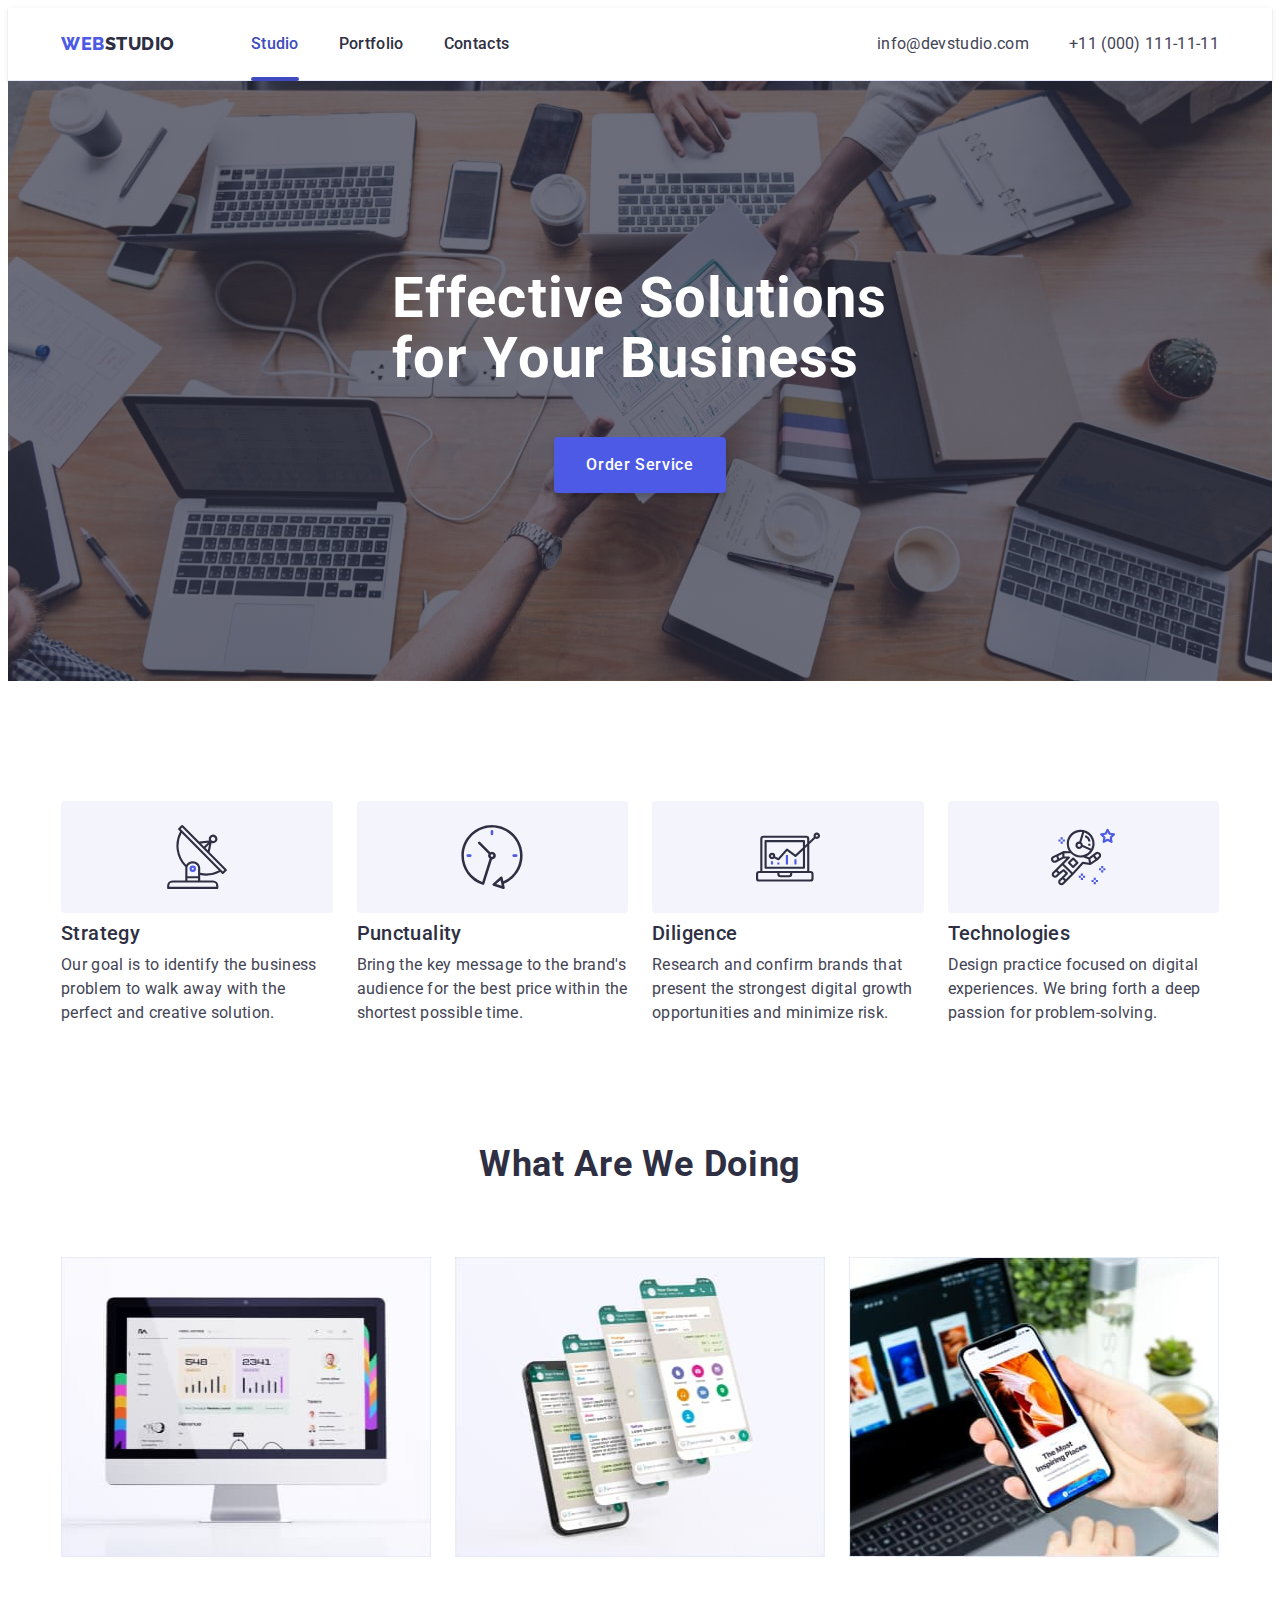
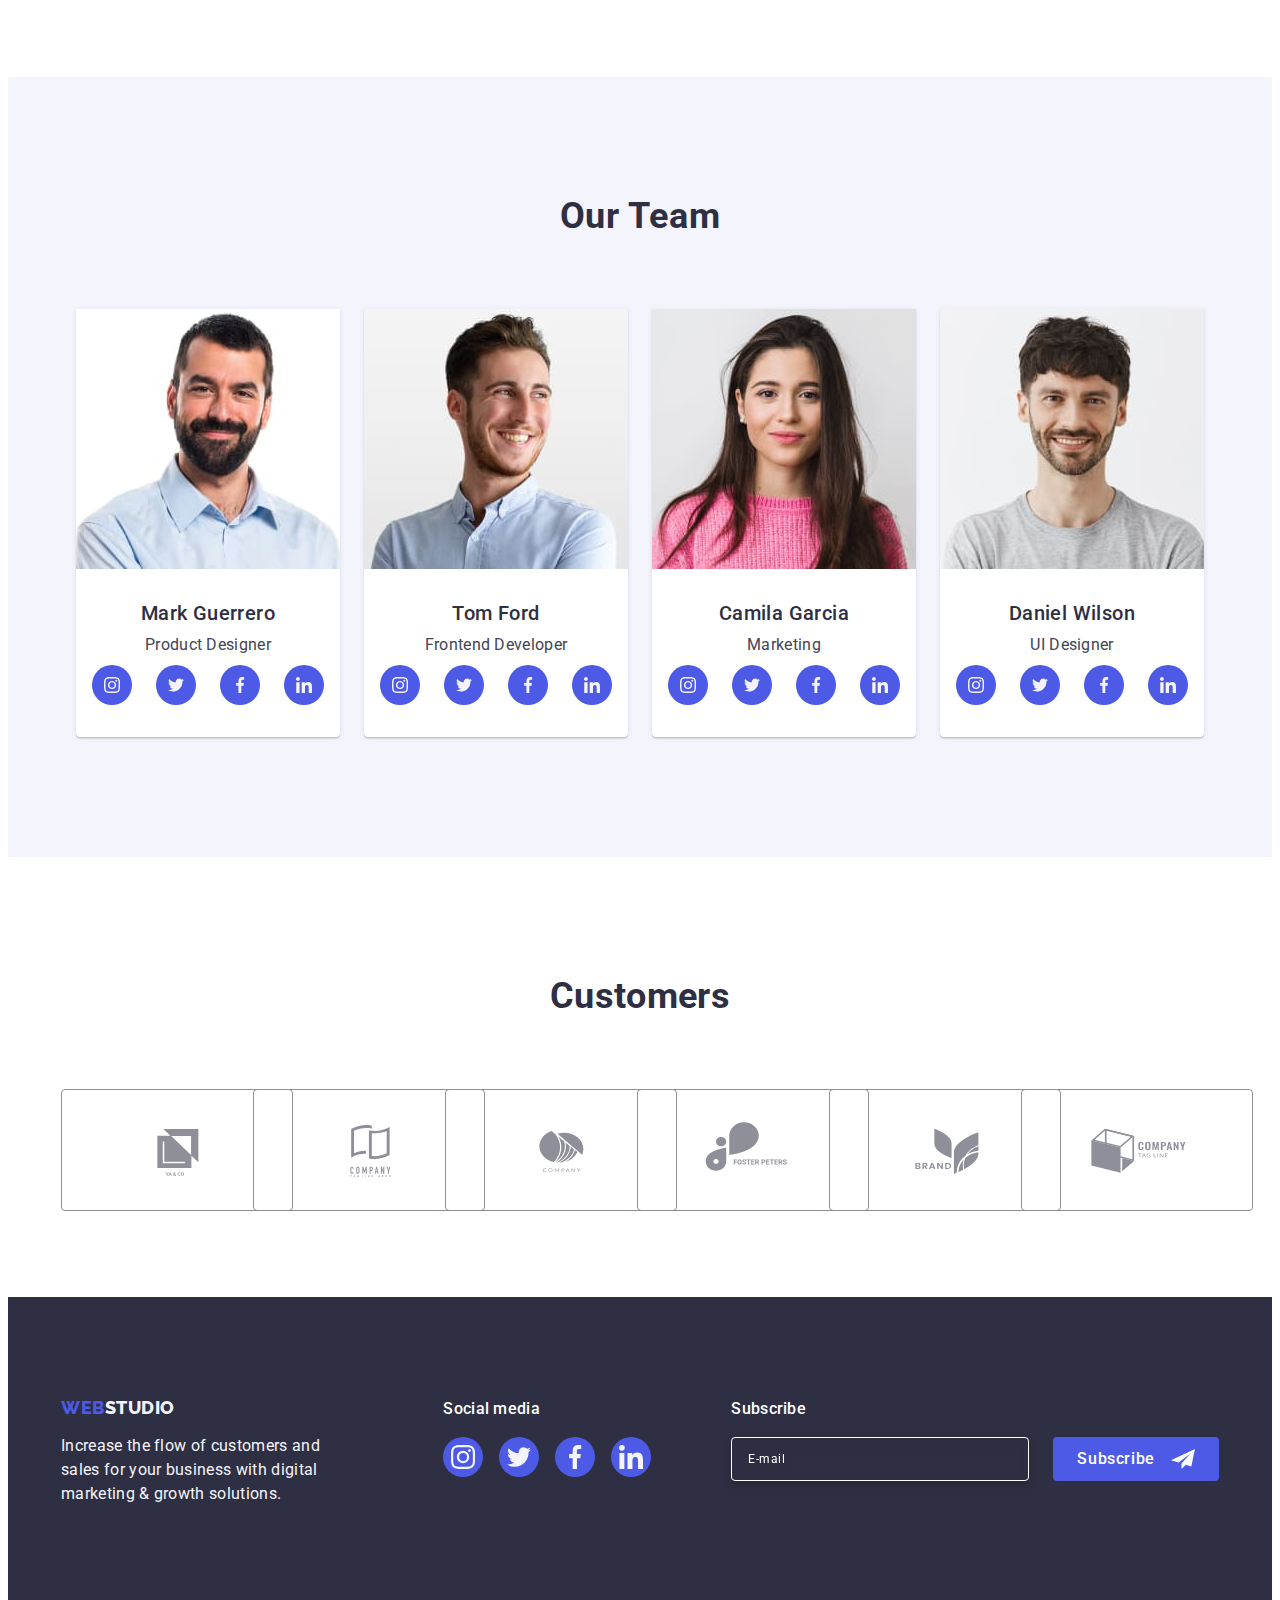
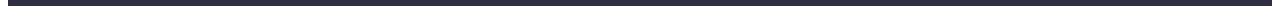
==== index.html @ a33e9ddd "start" ====
<!DOCTYPE html>
<html lang="en">
  <head>
    <meta charset="UTF-8" />
    <meta name="viewport" content="width=device-width, initial-scale=1.0" />
    <title>Web Studio</title>
    <link rel="preconnect" href="https://fonts.googleapis.com" />
    <link rel="preconnect" href="https://fonts.gstatic.com" crossorigin />
    <link
      href="https://fonts.googleapis.com/css2?family=Raleway:wght@800&family=Roboto:wght@400;500;700;900&display=swap"
      rel="stylesheet"
    />
    <link
      rel="stylesheet"
      href="https://cdnjs.cloudflare.com/ajax/libs/modern-normalize/2.0.0/modern-normalize.min.css"
      integrity="sha512-4xo8blKMVCiXpTaLzQSLSw3KFOVPWhm/TRtuPVc4WG6kUgjH6J03IBuG7JZPkcWMxJ5huwaBpOpnwYElP/m6wg=="
      crossorigin="anonymous"
      referrerpolicy="no-referrer"
    />
    <link rel="stylesheet" href="./css/styles.css" />
  </head>

  <body>
    <header class="header">
      <div class="container header-container">
        <nav class="header-nav">
          <a class="header-logo link" href="./index.html"
            >Web<span class="header-logo-studio">Studio</span></a
          >
          <ul class="header-nav-list list">
            <li class="header-nav-item">
              <a class="header-nav-link link current" href="./index.html"
                >Studio</a
              >
            </li>
            <li class="header-nav-item">
              <a class="header-nav-link link" href="./portfolio.html"
                >Portfolio</a
              >
            </li>
            <li class="header-nav-item">
              <a class="header-nav-link link" href="">Contacts</a>
            </li>
          </ul>
        </nav>

        <address class="header-address">
          <ul class="header-address-list list">
            <li class="header-address-item">
              <a
                class="header-address-link link"
                href="mailto:info@devstudio.com"
                >info@devstudio.com</a
              >
            </li>
            <li class="header-address-item">
              <a class="header-address-link link" href="tel:+110001111111"
                >+11 (000) 111-11-11</a
              >
            </li>
          </ul>
        </address>
      </div>
    </header>

    <main>
      <section class="hero-section">
        <div class="container">
          <h1 class="hero-title">Effective Solutions for Your Business</h1>
          <button class="hero-btn" type="button" data-modal-open>
            Order Service
          </button>
        </div>
      </section>

      <section class="advantages">
        <div class="container">
          <h2 class="title visually-hidden">Advantages</h2>
          <ul class="advantages-list list">
            <li class="advantages-item">
              <div class="advantages-item-top">
                <svg class="advantages-item-icon" width="64" height="64">
                  <use href="./images/icons.svg#icon-antenna"></use>
                </svg>
              </div>
              <h3 class="advantages-title">Strategy</h3>
              <p class="advantages-text">
                Our goal is to identify the business problem to walk away with
                the perfect and creative solution.
              </p>
            </li>

            <li class="advantages-item">
              <div class="advantages-item-top">
                <svg class="advantages-item-icon" width="64" height="64">
                  <use href="./images/icons.svg#icon-clock"></use>
                </svg>
              </div>
              <h3 class="advantages-title">Punctuality</h3>
              <p class="advantages-text">
                Bring the key message to the brand's audience for the best price
                within the shortest possible time.
              </p>
            </li>

            <li class="advantages-item">
              <div class="advantages-item-top">
                <svg class="advantages-item-icon" width="64" height="64">
                  <use href="./images/icons.svg#icon-diagram"></use>
                </svg>
              </div>
              <h3 class="advantages-title">Diligence</h3>
              <p class="advantages-text">
                Research and confirm brands that present the strongest digital
                growth opportunities and minimize risk.
              </p>
            </li>

            <li class="advantages-item">
              <div class="advantages-item-top">
                <svg class="advantages-item-icon" width="64" height="64">
                  <use href="./images/icons.svg#icon-astronaut"></use>
                </svg>
              </div>
              <h3 class="advantages-title">Technologies</h3>
              <p class="advantages-text">
                Design practice focused on digital experiences. We bring forth a
                deep passion for problem-solving.
              </p>
            </li>
          </ul>
        </div>
      </section>

      <section class="doing">
        <div class="container">
          <h2 class="doing-title title">What are we doing</h2>
          <ul class="doing-list list">
            <li class="doing-item">
              <img
                src="./images/img-1.jpg"
                alt="Monitor"
                width="360"
                height="300"
              />
            </li>

            <li class="doing-item">
              <img
                src="./images/img-2.jpg"
                alt="Display telephone"
                width="360"
                height="300"
              />
            </li>

            <li class="doing-item">
              <img
                src="./images/img-3.jpg"
                alt="The phone is broken"
                width="360"
                height="300"
              />
            </li>
          </ul>
        </div>
      </section>

      <section class="our-team">
        <div class="container">
          <h2 class="our-team-title title">Our Team</h2>
          <ul class="our-team-list list">
            <li class="our-team-item">
              <img
                src="./images/people-1.jpg"
                alt="photo by Mark"
                width="264"
                height="260"
              />
              <div class="our-team-list-info">
                <h3 class="our-team-list-title">Mark Guerrero</h3>
                <p class="our-team-list-text">Product Designer</p>
                <ul class="our-team-list-position">
                  <li class="our-team-list-top list">
                    <a class="our-team-list-link" href="#">
                      <svg class="our-team-list-icon" width="16" height="16">
                        <use href="./images/icons.svg#icon-instagram"></use>
                      </svg>
                    </a>
                  </li>
                  <li class="our-team-list-top list">
                    <a class="our-team-list-link" href="#">
                      <svg class="our-team-list-icon" width="16" height="16">
                        <use href="./images/icons.svg#icon-twitter"></use>
                      </svg>
                    </a>
                  </li>
                  <li class="our-team-list-top list">
                    <a class="our-team-list-link" href="#">
                      <svg class="our-team-list-icon" width="16" height="16">
                        <use href="./images/icons.svg#icon-facebook"></use>
                      </svg>
                    </a>
                  </li>
                  <li class="our-team-list-top list">
                    <a class="our-team-list-link" href="#">
                      <svg class="our-team-list-icon" width="16" height="16">
                        <use href="./images/icons.svg#icon-linkedin"></use>
                      </svg>
                    </a>
                  </li>
                </ul>
              </div>
            </li>

            <li class="our-team-item">
              <img
                src="./images/people-2.jpg"
                alt="photo by Tom"
                width="264"
                height="260"
              />
              <div class="our-team-list-info">
                <h3 class="our-team-list-title">Tom Ford</h3>
                <p class="our-team-list-text">Frontend Developer</p>
                <ul class="our-team-list-position">
                  <li class="our-team-list-top list">
                    <a class="our-team-list-link" href="#">
                      <svg class="our-team-list-icon" width="16" height="16">
                        <use href="./images/icons.svg#icon-instagram"></use>
                      </svg>
                    </a>
                  </li>
                  <li class="our-team-list-top list">
                    <a class="our-team-list-link" href="#">
                      <svg class="our-team-list-icon" width="16" height="16">
                        <use href="./images/icons.svg#icon-twitter"></use>
                      </svg>
                    </a>
                  </li>
                  <li class="our-team-list-top list">
                    <a class="our-team-list-link" href="#">
                      <svg class="our-team-list-icon" width="16" height="16">
                        <use href="./images/icons.svg#icon-facebook"></use>
                      </svg>
                    </a>
                  </li>
                  <li class="our-team-list-top list">
                    <a class="our-team-list-link" href="#">
                      <svg class="our-team-list-icon" width="16" height="16">
                        <use href="./images/icons.svg#icon-linkedin"></use>
                      </svg>
                    </a>
                  </li>
                </ul>
              </div>
            </li>

            <li class="our-team-item">
              <img
                src="./images/people-3.jpg"
                alt="photo by Camila"
                width="264"
                height="260"
              />
              <div class="our-team-list-info">
                <h3 class="our-team-list-title">Camila Garcia</h3>
                <p class="our-team-list-text">Marketing</p>
                <ul class="our-team-list-position">
                  <li class="our-team-list-top list">
                    <a class="our-team-list-link" href="#">
                      <svg class="our-team-list-icon" width="16" height="16">
                        <use href="./images/icons.svg#icon-instagram"></use>
                      </svg>
                    </a>
                  </li>
                  <li class="our-team-list-top list">
                    <a class="our-team-list-link" href="#">
                      <svg class="our-team-list-icon" width="16" height="16">
                        <use href="./images/icons.svg#icon-twitter"></use>
                      </svg>
                    </a>
                  </li>
                  <li class="our-team-list-top list">
                    <a class="our-team-list-link" href="#">
                      <svg class="our-team-list-icon" width="16" height="16">
                        <use href="./images/icons.svg#icon-facebook"></use>
                      </svg>
                    </a>
                  </li>
                  <li class="our-team-list-top list">
                    <a class="our-team-list-link" href="#">
                      <svg class="our-team-list-icon" width="16" height="16">
                        <use href="./images/icons.svg#icon-linkedin"></use>
                      </svg>
                    </a>
                  </li>
                </ul>
              </div>
            </li>

            <li class="our-team-item">
              <img
                src="./images/people-4.jpg"
                alt="photo by Daniel"
                width="264"
                height="260"
              />
              <div class="our-team-list-info">
                <h3 class="our-team-list-title">Daniel Wilson</h3>
                <p class="our-team-list-text">UI Designer</p>
                <ul class="our-team-list-position">
                  <li class="our-team-list-top list">
                    <a class="our-team-list-link" href="#">
                      <svg class="our-team-list-icon" width="16" height="16">
                        <use href="./images/icons.svg#icon-instagram"></use>
                      </svg>
                    </a>
                  </li>
                  <li class="our-team-list-top list">
                    <a class="our-team-list-link" href="#">
                      <svg class="our-team-list-icon" width="16" height="16">
                        <use href="./images/icons.svg#icon-twitter"></use>
                      </svg>
                    </a>
                  </li>
                  <li class="our-team-list-top list">
                    <a class="our-team-list-link" href="#">
                      <svg class="our-team-list-icon" width="16" height="16">
                        <use href="./images/icons.svg#icon-facebook"></use>
                      </svg>
                    </a>
                  </li>
                  <li class="our-team-list-top list">
                    <a class="our-team-list-link" href="#">
                      <svg class="our-team-list-icon" width="16" height="16">
                        <use href="./images/icons.svg#icon-linkedin"></use>
                      </svg>
                    </a>
                  </li>
                </ul>
              </div>
            </li>
          </ul>
        </div>
      </section>

      <section class="customers">
        <div class="container customers-container">
          <h2 class="customers-title">Customers</h2>
          <ul class="customers-list list">
            <li class="customers-list-item">
              <a class="customers-list-link" href="#">
                <svg class="customers-list-info" width="104" height="56">
                  <use href="./images/icons.svg#icon-client-1"></use>
                </svg>
              </a>
            </li>

            <li class="customers-list-item">
              <a class="customers-list-link" href="#">
                <svg class="customers-list-info" width="104" height="56">
                  <use href="./images/icons.svg#icon-client-2"></use>
                </svg>
              </a>
            </li>

            <li class="customers-list-item">
              <a class="customers-list-link" href="#">
                <svg class="customers-list-info" width="104" height="56">
                  <use href="./images/icons.svg#icon-client-3"></use>
                </svg>
              </a>
            </li>

            <li class="customers-list-item">
              <a class="customers-list-link" href="#">
                <svg class="customers-list-info" width="104" height="56">
                  <use href="./images/icons.svg#icon-client-4"></use>
                </svg>
              </a>
            </li>

            <li class="customers-list-item">
              <a class="customers-list-link" href="#">
                <svg class="customers-list-info" width="104" height="56">
                  <use href="./images/icons.svg#icon-client-5"></use>
                </svg>
              </a>
            </li>

            <li class="customers-list-item">
              <a class="customers-list-link" href="#">
                <svg class="customers-list-info" width="104" height="56">
                  <use href="./images/icons.svg#icon-client-6"></use>
                </svg>
              </a>
            </li>
          </ul>
        </div>
      </section>
    </main>

    <footer class="footer">
      <div class="container footer-container">
          <div class="footer-logo-top">
            <a class="footer-logo link" href="./index.html"
              >Web<span class="footer-logo-studio">Studio</span></a
            >
            <p class="footer-text">
              Increase the flow of customers and sales for your business with
              digital marketing & growth solutions.
            </p>
          </div>

          <div class="footer-social">
            <p class="footer-social-title">Social media</p>
            <ul class="footer-social-list">
              <li class="footer-social-item list">
                <a class="footer-social-top" href="#">
                  <svg class="footer-social-icon" width="24" height="24">
                    <use href="./images/icons.svg#icon-instagram-footer"></use>
                  </svg>
                </a>
              </li>

              <li class="footer-social-item list">
                <a class="footer-social-top" href="#">
                  <svg class="footer-social-icon" width="24" height="24">
                    <use href="./images/icons.svg#icon-twitter-footer"></use>
                  </svg>
                </a>
              </li>

              <li class="footer-social-item list">
                <a class="footer-social-top" href="#">
                  <svg class="footer-social-icon" width="24" height="24">
                    <use href="./images/icons.svg#icon-facebook-footer"></use>
                  </svg>
                </a>
              </li>

              <li class="footer-social-item list">
                <a class="footer-social-top" href="#">
                  <svg class="footer-social-icon" width="24" height="24">
                    <use href="./images/icons.svg#icon-linkedin-footer"></use>
                  </svg>
                </a>
              </li>
            </ul>
          </div>

        <div class="footer-subscribe">
          <p class="footer-subscribe-title">Subscribe</p>
          <form class="footer-subscribe-form">
            <label class="footer-subscribe-label" 
            for="email">
            <input
              class="footer-subscribe-input"
              name="footer-email"
              type="email"
              id="email"
              placeholder="E-mail"
            /></label>
            <button class="footer-subscribe-btn" type="submit">
              Subscribe
              <svg class="footer-subscribe-icon" width="24" height="24">
                <use href="./images/icons.svg#icon-footer-send"></use>
              </svg>
            </button>
          </form>
        </div>
      </div>
    </footer>

    <div class="backdrop is-hidden" data-modal>
      <div class="modal">
        <button class="modal-close-btn" data-modal-close type="button">
          <svg class="modal-close" width="8" height="8">
            <use href="./images/icons.svg#icon-close"></use>
          </svg>
        </button>
        <p class="modal-title">Leave your contacts and we will call you back</p>
        <form class="modal-form">
          <div class="modal-field">
            <label class="modal-label" for="user-name">Name</label>
            <div class="modal-input-wrap">
              <input
                class="modal-input"
                type="text"
                name="user-name"
                required
                id="user-name"
              />
              <svg class="modal-icon" width="18" height="24">
                <use href="./images/icons.svg#icon-modal-person"></use>
              </svg>
            </div>
          </div>
          <div class="modal-field">
            <label class="modal-label" for="user-phone">Phone</label>
            <div class="modal-input-wrap">
              <input
                class="modal-input"
                type="tel"
                name="user-phone"
                required
                minlength="10"
                maxlength="13"
                id="user-phone"
              />
              <svg class="modal-icon" width="18" height="24">
                <use href="./images/icons.svg#icon-modal-phone"></use>
              </svg>
            </div>
          </div>
          <div class="modal-field">
            <label class="modal-label" for="user-email">Email</label>
            <div class="modal-input-wrap">
              <input
                class="modal-input"
                type="email"
                name="user-email"
                required
                id="user-email"
              />
              <svg class="modal-icon" width="18" height="24">
                <use href="./images/icons.svg#icon-modal-email"></use>
              </svg>
            </div>
          </div>
          <div class="modal-field-comment">
            <label class="modal-label" for="user-comment">Comment</label>
            <textarea
              class="modal-text-comment"
              name="user-comment"
              id="user-comment"
              placeholder="Text input"
            ></textarea>
          </div>

          <div class="modal-field-checkbox">
            <input
              class="modal-checkbox-input visually-hidden"
              type="checkbox"
              id="user-privacy"
              name="user-privacy"
              value="true"
            />
            <label class="modal-checkbox-text" for="user-privacy">
              <span class="modal-checkbox">
                <svg class="modal-check-icon" width="10" height="8">
                  <use href="./images/icons.svg#icon-check"></use>
                </svg>
              </span>
              I accept the terms and conditions of the
              <a class="modal-checkbox-link" href="">Privacy Policy</a>
            </label>
          </div>

          <button class="modal-btn" type="submit">Send</button>
        </form>
      </div>
    </div>
    <script src="./js/modal.js"></script>
  </body>
</html>
---- css/styles.css ----
:root {
  --primary-brand: #4d5ae5;
  --pressed-state: #404bbf;
  --dark: #2e2f42;
  --text: #434455;
  --subtle-text: #8e8f99;
  --accent: #e7e9fc;
  --light: #f4f4fd;
  --modal-overlay: #2e2f42;
  --white-background: #ffffff;
  --modal-background: #fcfcfc;
}

body {
  font-family: "Roboto", sans-serif;
  color: var(--text);
  background-color: var(--white-background);
  font-size: 16px;
}

p,
h1,
h2,
h3,
h4,
h5,
h6 {
  margin-top: 0;
  margin-bottom: 0;
}

ul {
  padding-left: 0;
  margin-top: 0;
  margin-bottom: 0;
}

button {
  font-family: "Roboto", sans-serif;
  cursor: pointer;
}

img {
  display: block;
  width: 100%;
}

.container {
  width: 100%;
  max-width: 1158px;
  padding-left: 15px;
  padding-right: 15px;
  margin: 0 auto;
}

.link {
  text-decoration: none;
  color: var(--text);
}

.list {
  list-style: none;
}

input {
  font-family: inherit;
}

.visually-hidden {
  position: absolute;
  width: 1px;
  height: 1px;
  margin: -1px;
  border: 0;
  padding: 0;
  white-space: nowrap;
  clip-path: inset(100%);
  clip: rect(0 0 0 0);
  overflow: hidden;
}

.header {
  border-bottom: 1px solid var(--accent);
  background: var(--white-background);
  box-shadow: 0px 2px 1px rgba(46, 47, 66, 0.08),
    0px 1px 1px rgba(46, 47, 66, 0.16), 0px 1px 6px rgba(46, 47, 66, 0.08);
}

.header-container {
  display: flex;
  align-items: center;
}

.header-nav {
  display: flex;
  align-items: center;
}

.header-logo {
  color: var(--primary-brand);
  font-family: "Raleway", sans-serif;
  font-size: 18px;
  font-weight: 800;
  line-height: 1.17;
  letter-spacing: 0.03em;
  text-transform: uppercase;
  margin-right: 76px;
}

.header-logo-studio {
  color: var(--dark);
}

.header-nav-list {
  display: flex;
  align-items: center;
  gap: 40px;
}

.header-nav-link {
  color: var(--dark);
  font-size: 16px;
  font-weight: 500;
  line-height: 1.5;
  letter-spacing: 0.02em;
  padding: 24px 0;
  display: block;
  transition-property: color;
  transition-duration: 250ms;
  transition-timing-function: cubic-bezier(0.4, 0, 0.2, 1);
}

.header-nav-link:hover,
.header-nav-link:focus {
  color: var(--pressed-state);
}

.current {
  color: #404bbf;
  position: relative;
}

.current::after {
  content: "";
  position: absolute;
  display: block;
  width: 100%;
  left: 0;
  bottom: -1px;
  height: 4px;
  background-color: var(--pressed-state);
  border-radius: 2px;
}

.header-address {
  font-style: normal;
  margin-left: auto;
}

.header-address-list {
  display: flex;
  align-items: center;
  gap: 40px;
}

.header-address-link {
  font-size: 16px;
  font-weight: 400;
  line-height: 1.5;
  letter-spacing: 0.02em;
  display: block;
  padding: 24px 0;
  transition-property: color;
  transition-duration: 250ms;
  transition-timing-function: cubic-bezier(0.4, 0, 0.2, 1);
}

.header-address-link:hover,
.header-address-link:focus {
  color: var(--pressed-state);
}

.hero-section {
  width: 100%;
  margin: 0 auto;
  background-color: var(--dark);
  padding-top: 188px;
  padding-bottom: 188px;
  max-width: 1440px;
  background-image: linear-gradient(
      rgba(46, 47, 66, 0.7),
      rgba(46, 47, 66, 0.7)
    ),
    url(../images/people-office.jpg);
  background-repeat: no-repeat;
  background-position: center center;
  background-size: cover;
}

.hero-title {
  color: var(--white-background);
  font-size: 56px;
  font-weight: 700;
  line-height: 1.07;
  letter-spacing: 0.02em;
  margin: 0 auto;
  max-width: 496px;
}

.hero-btn {
  color: var(--white-background);
  font-size: 16px;
  font-weight: 500;
  line-height: 1.5;
  letter-spacing: 0.04em;
  background-color: var(--primary-brand);
  padding: 16px 32px;
  display: block;
  margin: 0 auto;
  margin-top: 48px;
  min-width: 169px;
  height: 56px;
  border: none;
  border-radius: 4px;
  box-shadow: 0px 4px 4px 0px rgba(0, 0, 0, 0.15);
  transition-property: background-color;
  transition-duration: 250ms;
  transition-timing-function: cubic-bezier(0.4, 0, 0.2, 1);
}

.hero-btn:hover,
.hero-btn:focus {
  background-color: var(--pressed-state);
}

.title {
  color: var(--dark);
  font-size: 36px;
  font-weight: 700;
  line-height: 1.11;
  letter-spacing: 0.02em;
  text-transform: capitalize;
  text-align: center;
}

.advantages {
  padding-top: 120px;
  padding-bottom: 120px;
}

.advantages-list {
  display: flex;
  gap: 24px;
}

.advantages-item {
  width: calc((100% - 72px) / 4);
  gap: 24px;
}

.advantages-item-top {
  width: 100%;
  height: 112px;
  display: flex;
  align-items: center;
  justify-content: center;
  border-radius: 4px;
  background: var(--light);
  margin-bottom: 8px;
}

.advantages-title {
  color: var(--dark);
  font-size: 20px;
  font-weight: 500;
  line-height: 1.2;
  letter-spacing: 0.02em;
  margin-bottom: 8px;
}

.advantages-text {
  color: var(--text);
  font-size: 16px;
  line-height: 1.5;
  letter-spacing: 0.02em;
}

.doing {
  padding-bottom: 120px;
}

.doing-list {
  display: flex;
  gap: 24px;
}

.doing-item {
  width: calc((100% - 48px) / 3);
}

.doing-title {
  margin-bottom: 72px;
}

.our-team {
  background-color: var(--light);
  padding-top: 120px;
  padding-bottom: 120px;
}

.our-team-title {
  margin-bottom: 72px;
}

.our-team-list {
  display: flex;
  justify-content: center;
  gap: 24px;
}

.our-team-item {
  background-color: var(--white-background);
  border-radius: 0px 0px 4px 4px;
  box-shadow: 0px 2px 1px 0px rgba(46, 47, 66, 0.08),
    0px 1px 1px 0px rgba(46, 47, 66, 0.16),
    0px 1px 6px 0px rgba(46, 47, 66, 0.08);
  width: calc((100% - 24 * 3) / 4);
}

.our-team-list-info {
  text-align: center;
  padding: 32px 0;
}

.our-team-list-title {
  color: var(--dark);
  font-size: 20px;
  font-weight: 500;
  line-height: 1.2;
  letter-spacing: 0.02em;
  margin-bottom: 8px;
}

.our-team-list-text {
  color: var(--text);
  font-size: 16px;
  line-height: 1.5;
  letter-spacing: 0.02em;
  margin-bottom: 8px;
}

.our-team-list-position {
  display: flex;
  justify-content: center;
  gap: 24px;
}

.our-team-list-top {
  width: 40px;
  height: 40px;
}

.our-team-list-link {
  width: 100%;
  height: 100%;
  background-color: var(--primary-brand);
  display: flex;
  align-items: center;
  justify-content: center;
  border-radius: 50%;
  transition-property: background-color;
  transition-duration: 250ms;
  transition-timing-function: cubic-bezier(0.4, 0, 0.2, 1);
}

.our-team-list-link:hover,
.our-team-list-link:focus {
  background-color: #404bbf;
}
.our-team-list-icon {
  fill: var(--light);
}

.customers {
  padding: 120px 0;
}

.customers-title {
  color: var(--dark);
  text-align: center;
  font-size: 36px;
  font-weight: 700;
  line-height: 1.11;
  letter-spacing: 0.01em;
  margin-bottom: 72px;
}

.customers-list {
  display: flex;
  height: 88px;
  width: calc((100% - 24 * 5) / 6);
  gap: 24px;
}

.customers-list-link {
  width: 100%;
  height: 100%;
  padding: 16px 31px;
  border-radius: 4px;
  border: 1px solid var(--subtle-text);
  display: flex;
  justify-content: center;
  align-items: center;
  color: var(--subtle-text);
  transition: border-color 250ms cubic-bezier(0.4, 0, 0.2, 1),
    color 250ms cubic-bezier(0.4, 0, 0.2, 1);
}

.customers-list-link:hover,
.customers-list-link:focus {
  border-color: #404bbf;
  color: #404bbf;
}

.customers-list-item:hover .customers-list-info,
.customers-list-item:focus .customers-list-info {
  fill: #404bbf;
  transition: fill 250ms cubic-bezier(0.4, 0, 0.2, 1),
    color 250ms cubic-bezier(0.4, 0, 0.2, 1);
}

.customers-list-info {
  fill: currentColor;
}

.footer {
  background-color: var(--dark);
  padding-top: 100px;
  padding-bottom: 100px;
}

.footer-container {
  display: flex;
  align-items: baseline;
}

.footer-logo-top {
  margin-right: 120px;
}

.footer-logo {
  color: var(--primary-brand);
  font-family: "Raleway", sans-serif;
  font-size: 18px;
  font-weight: 800;
  line-height: 1.17;
  letter-spacing: 0.03em;
  text-transform: uppercase;
  display: inline-block;
  margin-bottom: 16px;
}

.footer-logo-studio {
  color: var(--light);
}

.footer-text {
  color: var(--light);
  font-size: 16px;
  line-height: 1.5;
  letter-spacing: 0.02em;
  max-width: 264px;
}

.footer-social {
  margin-right: 80px;
}

.footer-social-title {
  color: var(--white-background);
  font-size: 16px;
  font-weight: 500;
  line-height: 1.5;
  letter-spacing: 0.02em;
  margin-bottom: 16px;
}

.footer-social-list {
  display: flex;
  width: calc((100% - 16 * 3) / 4);
  gap: 16px;
}

.footer-social-top {
  width: 40px;
  height: 40px;
  border-radius: 50%;
  background-color: var(--primary-brand);
  display: flex;
  align-items: center;
  justify-content: center;
  transition-property: background-color;
  transition-duration: 250ms;
  transition-timing-function: cubic-bezier(0.4, 0, 0.2, 1);
}

.footer-social-top:hover,
.footer-social-top:focus {
  background-color: #31d0aa;
}

.footer-social-icon {
  fill: var(--light);
}

.footer-subscribe-form {
  display: flex;
  gap: 24px;
}

.footer-subscribe-title {
  color: var(--white-background);
  font-size: 16px;
  font-weight: 500;
  line-height: 1.5;
  letter-spacing: 0.02em;
  margin-bottom: 16px;
}

.footer-subscribe-input {
  width: 264px;
  height: 40px;
  border-radius: 4px;
  border: 1px solid var(--white-background);
  background-color: transparent;
  box-shadow: 0px 4px 4px 0px rgba(0, 0, 0, 0.15);
  padding-left: 16px;
  padding-right: 16px;
  font-size: 12px;
  line-height: 1.5;
  letter-spacing: 0.04em;
  filter: drop-shadow(0px 4px 4px rgba(0, 0, 0, 0.15));
  color: var(--white-background);
  transition: border-color 250ms cubic-bezier(0.4, 0, 0.2, 1);
}

.footer-subscribe-input:focus {
  outline: none;
  border-color: var(--primary-brand);
}

.footer-subscribe-input::placeholder {
  color: var(--white-background);
  font-size: 12px;
  font-weight: 400;
  line-height: 2;
  letter-spacing: 0.04em;
}

.footer-subscribe-btn {
  color: var(--white, #fff);
  text-align: left;
  font-size: 16px;
  font-weight: 500;
  line-height: 1.5;
  letter-spacing: 0.04em;
  min-width: 165px;
  display: inline-flex;
  padding: 8px 24px;
  justify-content: center;
  align-items: center;
  border-radius: 4px;
  background: var(--primary-brand);
  border: none;
  transition: background-color 250ms cubic-bezier(0.4, 0, 0.2, 1);
}

.footer-subscribe-btn:hover,
.footer-subscribe-btn:focus {
  background-color: #404bbf;
  border: none;
}

.footer-subscribe-icon {
  fill: var(--white-background);
  transition: fill 250ms cubic-bezier(0.4, 0, 0.2, 1);
  margin-left: 16px;
}

.catalog-section {
  padding-top: 96px;
  padding-bottom: 120px;
}

.catalog-btn-list {
  display: flex;
  justify-content: center;
  gap: 24px;
  margin-bottom: 72px;
}

.catalog-btn {
  color: var(--primary-brand);
  text-align: center;
  font-size: 16px;
  font-weight: 500;
  line-height: 1.5;
  letter-spacing: 0.04em;
  border: 1px solid var(--accent);
  background-color: var(--light);
  display: flex;
  padding: 12px 24px;
  justify-content: center;
  align-items: center;
  border-radius: 4px;
  transition: color 250ms cubic-bezier(0.4, 0, 0.2, 1),
    background-color 250ms cubic-bezier(0.4, 0, 0.2, 1),
    border-color 250ms cubic-bezier(0.4, 0, 0.2, 1),
    box-shadow 250ms cubic-bezier(0.4, 0, 0.2, 1);
}

.catalog-btn:hover,
.catalog-btn:focus {
  color: var(--white-background);
  background-color: var(--pressed-state);
  border: 1px solid transparent;
  box-shadow: 0px 3px 1px rgba(0, 0, 0, 0.1), 0px 2px 1px rgba(0, 0, 0, 0.08),
    0px 2px 2px rgba(0, 0, 0, 0.12);
}

.catalog-project {
  padding: 32px 16px;
  border: 1px solid var(--accent);
  border-top: none;
}

.catalog-project-list {
  display: flex;
  flex-wrap: wrap;
  gap: 48px 24px;
}

.catalog-project-item {
  background: var(--white-background);
  width: calc((100% - 48px) / 3);
}

.cataloge-link {
  display: block;
  transition: box-shadow 250ms cubic-bezier(0.4, 0, 0.2, 1);
}

.cataloge-link:hover,
.cataloge-link:focus {
  box-shadow: 0px 2px 1px 0px rgba(46, 47, 66, 0.08),
    0px 1px 1px 0px rgba(46, 47, 66, 0.16),
    0px 1px 6px 0px rgba(46, 47, 66, 0.08);
}

.catalog-project-top {
  overflow: hidden;
  position: relative;
}

.catalog-project-cover-text {
  position: absolute;
  top: 0;
  left: 0;
  width: 100%;
  height: 100%;
  padding: 40px 32px;
  background-color: #4d5ae5;
  transform: translateY(100%);
  transition: transform 250ms cubic-bezier(0.4, 0, 0.2, 1);
  color: var(--cloud, #f4f4fd);
  line-height: 1.5;
  letter-spacing: 0.02em;
}

.catalog-project-item:hover .catalog-project-cover-text {
  transform: translateY(0);
}

.cataloge-link:focus .catalog-project-cover-text {
  transform: translateY(0);
}

.catalog-project-wrap {
  padding-bottom: 120px;
}

.catalog-project-title {
  color: var(--dark);
  font-size: 20px;
  font-weight: 500;
  line-height: 1.2;
  letter-spacing: 0.02em;
  margin-bottom: 8px;
  text-align: left;
}

.catalog-project-text {
  color: var(--text);
  font-size: 16px;
  line-height: 1.5;
  letter-spacing: 0.02em;
  text-align: left;
}

.backdrop {
  position: fixed;
  width: 100%;
  height: 100%;
  background-color: rgba(46, 47, 66, 0.4);
  top: 0;
  transition: opacity 250ms cubic-bezier(0.4, 0, 0.2, 1),
    visibility 250ms cubic-bezier(0.4, 0, 0.2, 1);
}

.is-hidden {
  visibility: hidden;
  opacity: 0;
  pointer-events: none;
}

.modal {
  position: absolute;
  padding: 72px 24px 24px 24px;
  top: 50%;
  left: 50%;
  transform: translate(-50%, -50%) scale(1);
  width: 408px;
  min-height: 584px;
  border-radius: 4px;
  transition: transform 250ms cubic-bezier(0.4, 0, 0.2, 1);
  background-color: var(--modal-background);
  box-shadow: 0px 1px 1px rgba(0, 0, 0, 0.14), 0px 1px 3px rgba(0, 0, 0, 0.12),
    0px 2px 1px rgba(0, 0, 0, 0.2);
}

.modal-close-btn {
  display: flex;
  align-items: center;
  justify-content: center;
  background-color: var(--accent);
  position: absolute;
  top: 24px;
  right: 24px;
  width: 24px;
  height: 24px;
  padding: 0;
  border-style: none;
  border-radius: 50%;
  border: 1px solid rgba(0, 0, 0, 0.1);
  transition: background-color 250ms cubic-bezier(0.4, 0, 0.2, 1),
    border 250ms cubic-bezier(0.4, 0, 0.2, 1);
}

.modal-close-btn:hover {
  background-color: var(--pressed-state);
  border: none;
}

.modal-close-btn:focus {
  background-color: var(--pressed-state);
  border: none;
}

.modal-close {
  fill: var(--dark);
  transition: fill 250ms cubic-bezier(0.4, 0, 0.2, 1);
}

.modal-close-btn:hover .modal-close {
  fill: var(--white-background);
}

.modal-close-btn:focus .modal-close {
  fill: var(--white-background);
}

.modal-title {
  color: var(--dark);
  text-align: center;
  font-size: 16px;
  font-weight: 500;
  line-height: 1.5;
  letter-spacing: 0.02em;
  margin-bottom: 16px;
}

.modal-field {
  margin-bottom: 8px;
}

.modal-field-comment {
  margin-bottom: 16px;
}

.modal-label {
  display: block;
  color: var(--lightslate, #8e8f99);
  font-size: 12px;
  font-weight: 400;
  line-height: 1.17;
  letter-spacing: 0.04em;
  margin-bottom: 4px;
}
.modal-input {
  width: 100%;
  height: 40px;
  background-color: transparent;
  padding-left: 38px;
  padding-right: 16px;
  border-radius: 4px;
  border: 1px solid rgba(46, 47, 66, 0.4);
  font-size: 12px;
  color: var(--dark);
  outline: transparent;

  transition: border-color 250ms cubic-bezier(0.4, 0, 0.2, 1);
}

.modal-input:focus {
  border-color: #4d5ae5;
}

.modal-input:focus + .modal-icon {
  fill: #4d5ae5;
}

.modal-input-wrap {
  position: relative;
}

.modal-icon {
  fill: var(--dark);
  position: absolute;
  left: 16px;
  top: 50%;
  transform: translateY(-50%);
  transition: fill 250ms cubic-bezier(0.4, 0, 0.2, 1);
}

.modal-text-comment {
  width: 100%;
  height: 120px;
  padding: 8px 16px;
  font-size: 12px;
  font-weight: 400;
  line-height: 1.17;
  letter-spacing: 0.04em;
  display: block;
  border-radius: 4px;
  color: rgba(46, 47, 66, 0.4);
  border: 1px solid rgba(46, 47, 66, 0.4);
  resize: none;
  background-color: transparent;
  outline: transparent;
  transition: border-color 250ms cubic-bezier(0.4, 0, 0.2, 1);
}

.modal-text-comment:focus {
  border-color: #4d5ae5;
}

.modal-text-comment:focus-visible {
  outline: none;
}

.modal-field-checkbox {
  margin-bottom: 24px;
}

.modal-checkbox-text {
  color: var(--lightslate, #8e8f99);
  font-size: 12px;
  font-weight: 400;
  line-height: 1.17;
  letter-spacing: 0.04em;
  align-items: center;
}

.modal-checkbox {
  width: 16px;
  height: 16px;
  border-radius: 2px;
  border: 1px solid rgba(46, 47, 66, 0.4);
  margin-right: 8px;
  fill: transparent;
  transition: background-color 250ms cubic-bezier(0.4, 0, 0.2, 1),
    border 250ms cubic-bezier(0.4, 0, 0.2, 1),
    fill 250ms cubic-bezier(0.4, 0, 0.2, 1);
  display: inline-flex;
  align-items: center;
  justify-content: center;
}

.modal-checkbox-input:checked + .modal-checkbox-text span {
  background-color: #404bbf;
  border: none;
  fill: var(--light);
}

.modal-checkbox-input:focus + .modal-checkbox-text span {
  border-color: #404bbf;
}

.modal-checkbox-link {
  color: var(--primary-brand);
  padding-left: 3px;
}

.modal-btn {
  min-width: 169px;
  font-family: "Roboto" sans-serif;
  display: inline-flex;
  padding: 16px 32px;
  display: block;
  margin: 0 auto;
  border-style: none;
  border-radius: 4px;
  background: var(--primary-brand);
  box-shadow: 0px 4px 4px 0px rgba(0, 0, 0, 0.15);
  color: var(--white, #fff);
  text-align: center;
  font-family: "Roboto", sans-serif;
  font-size: 16px;
  font-weight: 500;
  line-height: 1.5;
  letter-spacing: 0.04em;
  transition: background-color 250ms cubic-bezier(0.4, 0, 0.2, 1);
}

.modal-btn:hover,
.modal-btn:focus {
  background-color: #404bbf;
}
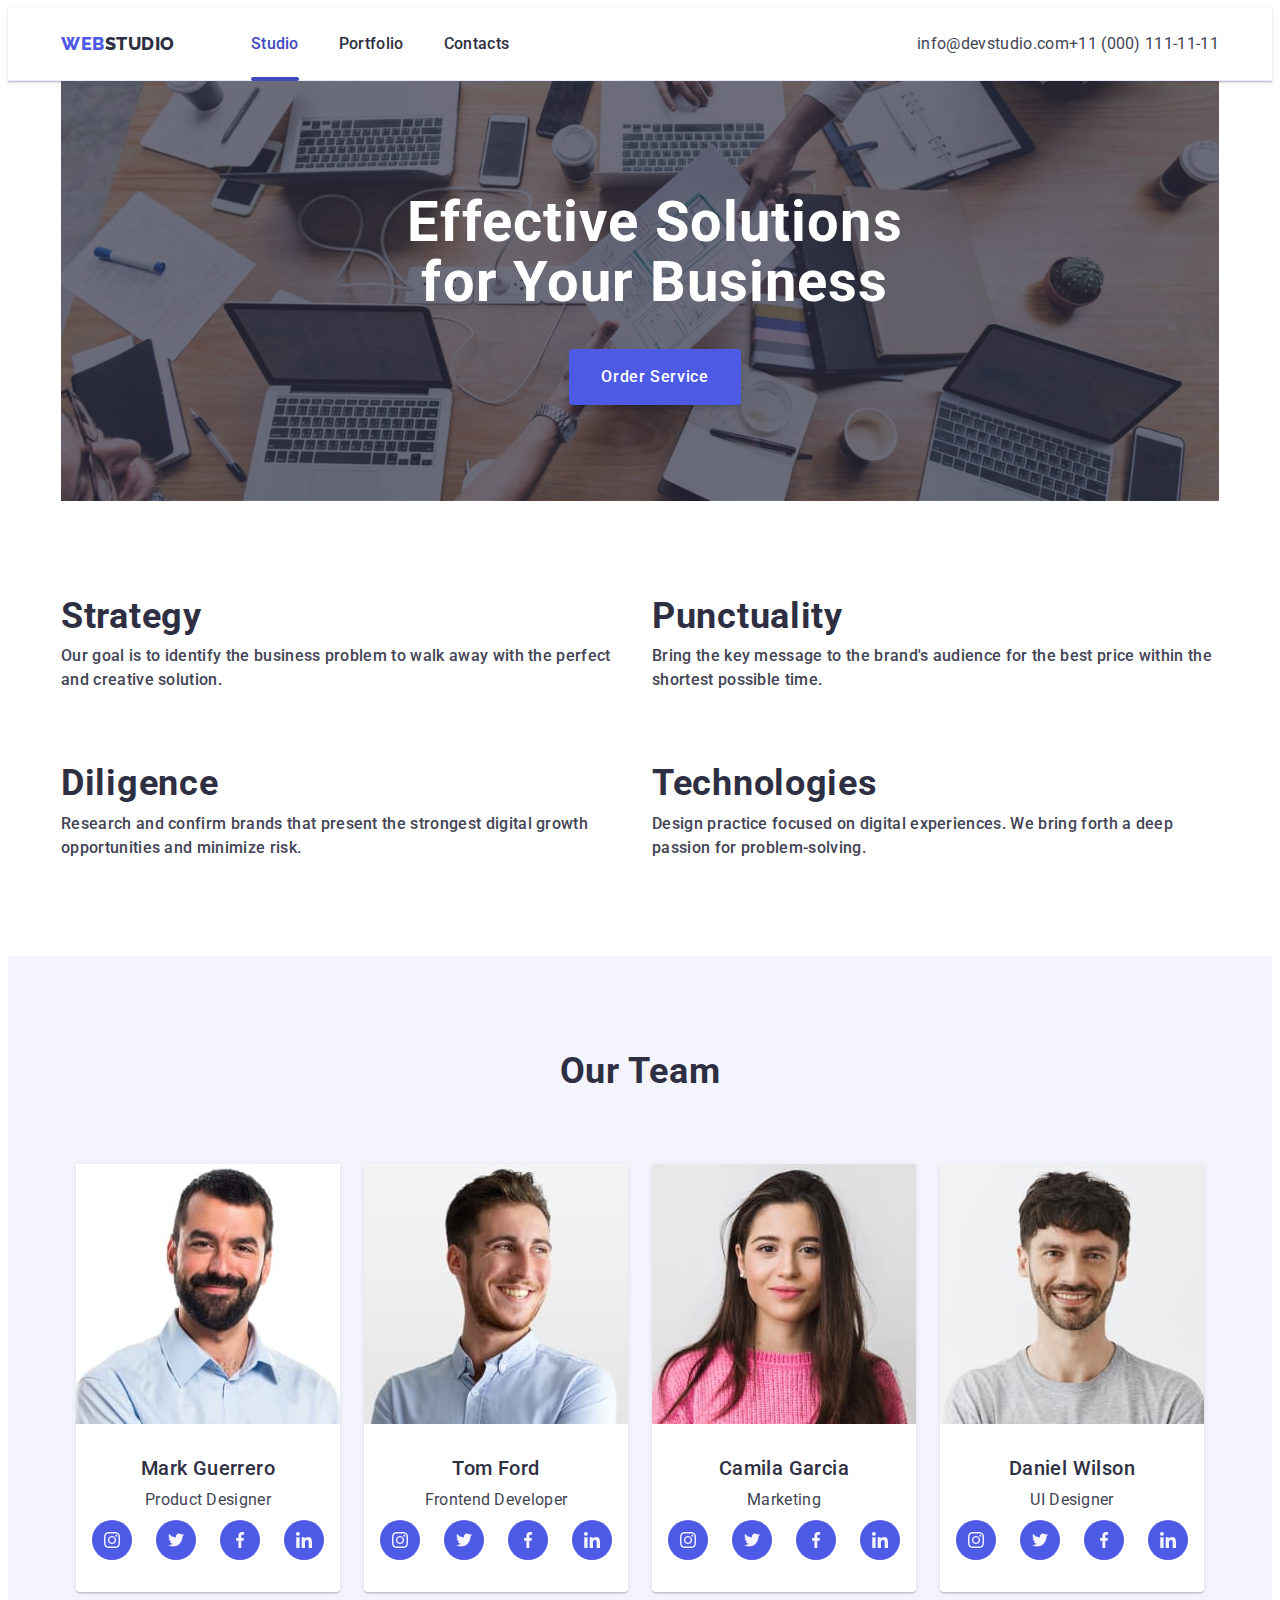
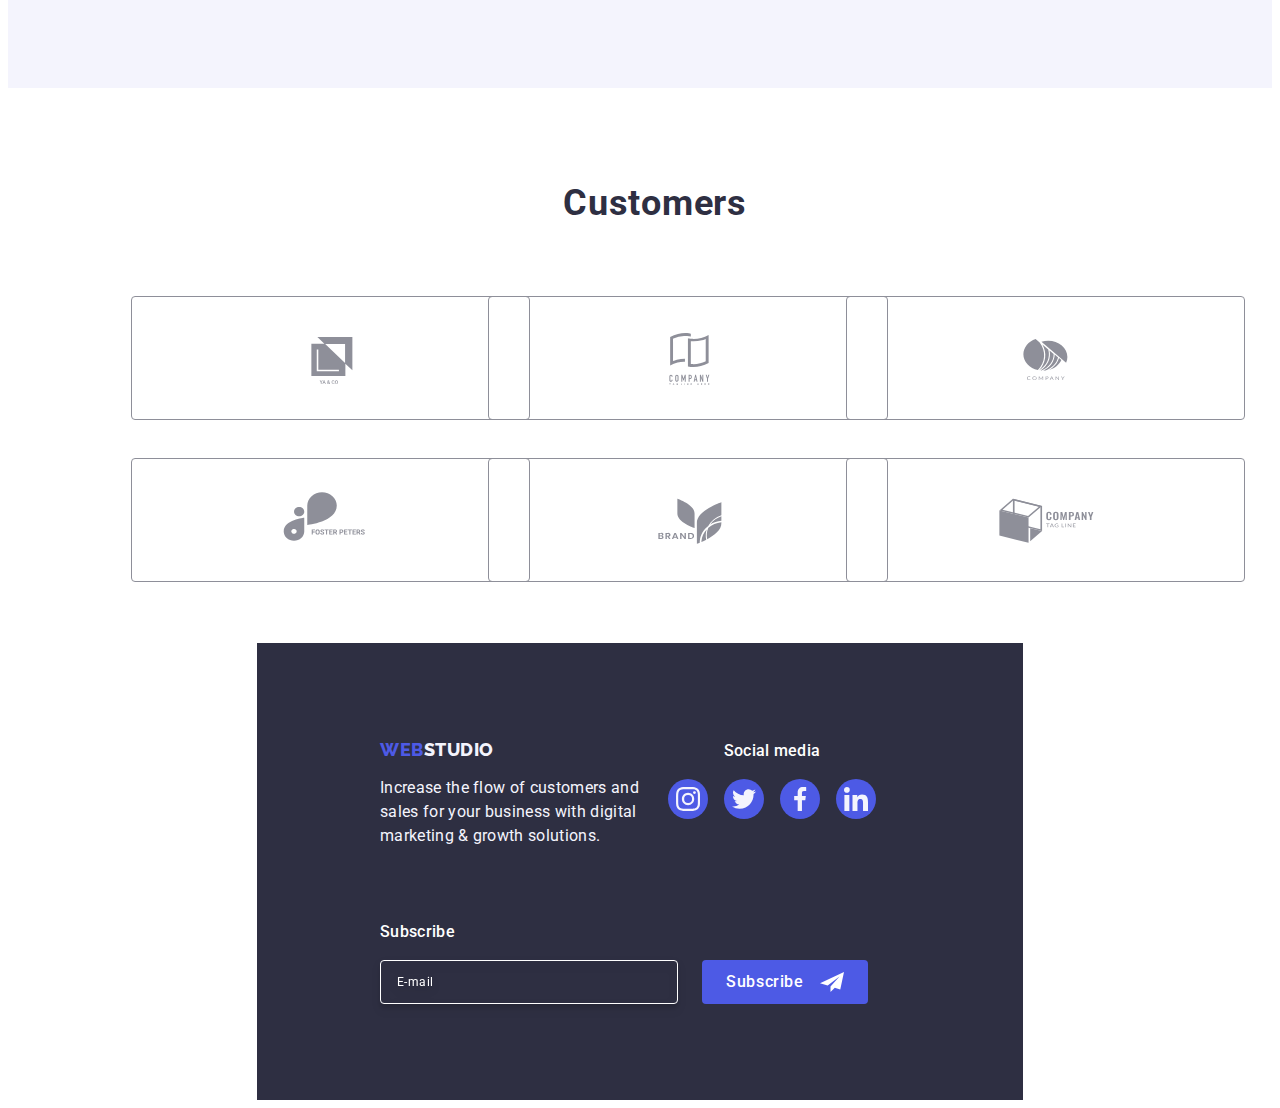
==== commit d38f45ac: "intermediate" ====
--- a/index.html
+++ b/index.html
@@ -18,6 +18,7 @@
       referrerpolicy="no-referrer"
     />
     <link rel="stylesheet" href="./css/styles.css" />
+    <link rel="stylesheet" href="./css/media.css" />
   </head>
 
   <body>
@@ -60,6 +61,94 @@
             </li>
           </ul>
         </address>
+
+        <button class="menu-open-btn" type="button" data-menu-open>
+          <svg class="menu-open-btn-icon" width="32" height="22">
+            <use href="./images/icons.svg#icon-menu-hamburger"></use>
+          </svg>
+        </button>
+      </div>
+
+      <div class="mob-menu is-hidden" data-menu>
+        <div>
+          <button class="mob-menu-close-btn" data-menu-close type="button">
+            <svg class="mob-menu-close" width="8" height="8">
+              <use href="./images/icons.svg#icon-close"></use>
+            </svg>
+          </button>
+          <nav>
+          <ul class="mob-menu-nav-list list">
+              <li class="mob-menu-nav-item">
+                <a class="mob-menu-nav-link active-menu link" href="./index.html"
+                  >Studio</a
+                >
+              </li>
+              <li class="mob-menu-nav-item">
+                <a class="mob-menu-nav-link link" href="./portfolio.html"
+                  >Portfolio</a
+                >
+              </li>
+              <li class="mob-menu-nav-item">
+                <a class="mob-menu-nav-link link" href="#">Contacts</a>
+              </li>
+            </ul>
+          </nav>
+        </div>
+
+        <div>
+          <address class="mob-menu-address">
+            <ul class="mob-menu-address-list list">
+              <li class="mob-menu-address-item">
+                <a class="mob-menu-address-tel link" href="tel:+110001111111"
+                  >+11 (000) 111-11-11</a
+                >
+              </li>
+              <li class="mob-menu-address-item">
+                <a 
+                  class="mob-menu-address-mail link"
+                  href="mailto:info@devstudio.com"
+                  >info@devstudio.com</a
+                >
+              </li>
+            </ul>
+          </address>
+  
+          <div class="mob-menu-social">
+              <ul class="mob-menu-social-list">
+                <li class="mob-menu-social-item list">
+                  <a class="mob-menu-social-top" href="#">
+                    <svg class="mob-menu-social-icon" width="24" height="24">
+                      <use href="./images/icons.svg#icon-instagram-mob-menu"></use>
+                    </svg>
+                  </a>
+                </li>
+  
+                <li class="mob-menu-social-item list">
+                  <a class="mob-menu-social-top" href="#">
+                    <svg class="mob-menu-social-icon" width="24" height="24">
+                      <use href="./images/icons.svg#icon-twitter-mob-menu"></use>
+                    </svg>
+                  </a>
+                </li>
+  
+                <li class="mob-menu-social-item list">
+                  <a class="mob-menu-social-top" href="#">
+                    <svg class="mob-menu-social-icon" width="24" height="24">
+                      <use href="./images/icons.svg#icon-facebook-mob-menu"></use>
+                    </svg>
+                  </a>
+                </li>
+  
+                <li class="mob-menu-social-item list">
+                  <a class="mob-menu-social-top" href="#">
+                    <svg class="mob-menu-social-icon" width="24" height="24">
+                      <use href="./images/icons.svg#icon-linkedin-mob-menu"></use>
+                    </svg>
+                  </a>
+                </li>
+              </ul>
+          </div>
+        </div>
       </div>
     </header>
 
@@ -138,7 +227,11 @@
           <ul class="doing-list list">
             <li class="doing-item">
               <img
-                src="./images/img-1.jpg"
+                srcset="
+                  ./images/wawdoing/img-1.jpg    1x,
+                  ./images/wawdoing/img-1-2x.jpg 2x
+                "
+                src="./images/wawdoing/img-1.jpg"
                 alt="Monitor"
                 width="360"
                 height="300"
@@ -147,7 +240,11 @@
 
             <li class="doing-item">
               <img
-                src="./images/img-2.jpg"
+                srcset="
+                  ./images/wawdoing/img-2.jpg    1x,
+                  ./images/wawdoing/img-2-2x.jpg 2x
+                "
+                src="./images/wawdoing/img-2.jpg"
                 alt="Display telephone"
                 width="360"
                 height="300"
@@ -156,7 +253,11 @@
 
             <li class="doing-item">
               <img
-                src="./images/img-3.jpg"
+                srcset="
+                  ./images/wawdoing/img-3.jpg    1x,
+                  ./images/wawdoing/img-3-2x.jpg 2x
+                "
+                src="./images/wawdoing/img-3.jpg"
                 alt="The phone is broken"
                 width="360"
                 height="300"
@@ -172,7 +273,11 @@
           <ul class="our-team-list list">
             <li class="our-team-item">
               <img
-                src="./images/people-1.jpg"
+                srcset="
+                  ./images/people/people-1.jpg    1x,
+                  ./images/people/people-1-2x.jpg 2x
+                "
+                src="./images/people/people-1.jpg"
                 alt="photo by Mark"
                 width="264"
                 height="260"
@@ -215,7 +320,11 @@
 
             <li class="our-team-item">
               <img
-                src="./images/people-2.jpg"
+                srcset="
+                  ./images/people/people-2.jpg    1x,
+                  ./images/people/people-2-2x.jpg 2x
+                "
+                src="./images/people/people-2.jpg"
                 alt="photo by Tom"
                 width="264"
                 height="260"
@@ -258,7 +367,11 @@
 
             <li class="our-team-item">
               <img
-                src="./images/people-3.jpg"
+                srcset="
+                  ./images/people/people-3.jpg    1x,
+                  ./images/people/people-3-2x.jpg 2x
+                "
+                src="./images/people/people-3.jpg"
                 alt="photo by Camila"
                 width="264"
                 height="260"
@@ -301,7 +414,11 @@
 
             <li class="our-team-item">
               <img
-                src="./images/people-4.jpg"
+                srcset="
+                  ./images/people/people-4.jpg    1x,
+                  ./images/people/people-4-2x.jpg 2x
+                "
+                src="./images/people/people-4.jpg"
                 alt="photo by Daniel"
                 width="264"
                 height="260"
@@ -460,6 +577,7 @@
               name="footer-email"
               type="email"
               id="email"
+              required
               placeholder="E-mail"
             /></label>
             <button class="footer-subscribe-btn" type="submit">
@@ -563,5 +681,6 @@
       </div>
     </div>
     <script src="./js/modal.js"></script>
+    <script src="./js/menu.js"></script>
   </body>
 </html>
--- a/css/styles.css
+++ b/css/styles.css
@@ -16,6 +16,7 @@
   color: var(--text);
   background-color: var(--white-background);
   font-size: 16px;
+  font-weight: 400;
 }
 
 p,
@@ -47,10 +48,20 @@
 
 .container {
   width: 100%;
-  max-width: 1158px;
+  /* max-width: 1158px; */
   padding-left: 15px;
   padding-right: 15px;
   margin: 0 auto;
+}
+
+.title {
+  color: var(--dark);
+  font-size: 36px;
+  font-weight: 700;
+  line-height: 1.11;
+  letter-spacing: 0.02em;
+  text-transform: capitalize;
+  text-align: center;
 }
 
 .link {
@@ -79,6 +90,10 @@
   overflow: hidden;
 }
 
+/* ------------------ */
+/* ----- HEADER ----- */
+/* ------------------ */
+
 .header {
   border-bottom: 1px solid var(--accent);
   background: var(--white-background);
@@ -89,6 +104,7 @@
 .header-container {
   display: flex;
   align-items: center;
+  max-width: 1158px;
 }
 
 .header-nav {
@@ -105,16 +121,25 @@
   letter-spacing: 0.03em;
   text-transform: uppercase;
   margin-right: 76px;
+  margin-top: 24px;
+  margin-bottom: 24px;
 }
 
 .header-logo-studio {
   color: var(--dark);
 }
 
+.header-address-list {
+  /* display: flex; */
+  align-items: center;
+  display: none;
+}
+
 .header-nav-list {
   display: flex;
   align-items: center;
   gap: 40px;
+  display: none;
 }
 
 .header-nav-link {
@@ -153,23 +178,17 @@
 }
 
 .header-address {
+  display: flex;
   font-style: normal;
   margin-left: auto;
 }
 
-.header-address-list {
-  display: flex;
-  align-items: center;
-  gap: 40px;
-}
-
 .header-address-link {
   font-size: 16px;
   font-weight: 400;
   line-height: 1.5;
   letter-spacing: 0.02em;
   display: block;
-  padding: 24px 0;
   transition-property: color;
   transition-duration: 250ms;
   transition-timing-function: cubic-bezier(0.4, 0, 0.2, 1);
@@ -179,32 +198,155 @@
 .header-address-link:focus {
   color: var(--pressed-state);
 }
+
+.menu-open-btn {
+  margin-left: auto;
+  background-color: transparent;
+  border-color: transparent;
+}
+
+.menu-open-btn-icon {
+  stroke: var(--dark);
+}
+
+.mob-menu {
+  position: fixed;
+  top: 0;
+  z-index: 20;
+  background-color: var(--white-background);
+  padding: 24px 24px 40px 40px;
+  width: 100vw;
+  height: 100vh;
+  display: flex;
+  flex-direction: column;
+  justify-content: space-between;
+  overflow: auto;
+  transition: opacity 250ms cubic-bezier(0.4, 0, 0.2, 1),
+    visibility 250ms cubic-bezier(0.4, 0, 0.2, 1);
+}
+
+.mob-menu-close-btn {
+  display: flex;
+  margin-left: auto;
+  margin-bottom: 32px;
+  align-items: center;
+  justify-content: center;
+  background-color: var(--accent);
+  width: 24px;
+  height: 24px;
+  padding: 0;
+  border-style: none;
+  border-radius: 50%;
+  border: 1px solid rgba(0, 0, 0, 0.1);
+}
+
+.mob-menu-nav-link {
+  color: var(--modal-overlay);
+  font-size: 36px;
+  font-weight: 700;
+  line-height: 1.11;
+  letter-spacing: 0.02em;
+}
+.mob-menu-nav-item:not(:last-child) {
+  margin-bottom: 40px;
+}
+
+.mob-menu-nav-list {
+  margin-bottom: 100px;
+}
+
+.active-menu {
+  color: var(--pressed-state);
+}
+
+.mob-menu-address-tel {
+  color: var(--text);
+  font-size: 36px;
+  font-weight: 700;
+  line-height: 1.11;
+  letter-spacing: 0.02em;
+  font-style: normal;
+}
+
+.mob-menu-address-mail {
+  color: var(--text);
+  font-size: 20px;
+  font-weight: 500;
+  line-height: 1.2;
+  letter-spacing: 0.02em;
+  font-style: normal;
+}
+.mob-menu-address-item:not(:last-child) {
+  margin-bottom: 40px;
+}
+
+.mob-menu-address-item:not(:first-child) {
+  margin-bottom: 48px;
+}
+
+.mob-menu-social-item {
+  width: calc((100% - 56 * 3) / 4);
+}
+
+.mob-menu-social-list {
+  display: flex;
+  gap: 56px;
+}
+
+.mob-menu-social-top {
+  width: 40px;
+  height: 40px;
+  border-radius: 50%;
+  background-color: var(--primary-brand);
+  display: flex;
+  align-items: center;
+  justify-content: center;
+  fill: var(--light);
+}
+
+/* ---------------- */
+/* ----- HERO ----- */
+/* ---------------- */
 
 .hero-section {
   width: 100%;
   margin: 0 auto;
   background-color: var(--dark);
-  padding-top: 188px;
-  padding-bottom: 188px;
-  max-width: 1440px;
+  padding-top: 112px;
+  padding-bottom: 112px;
+  /* max-width: 1440px; */
   background-image: linear-gradient(
       rgba(46, 47, 66, 0.7),
       rgba(46, 47, 66, 0.7)
     ),
-    url(../images/people-office.jpg);
+    url(../images/hero-bg/people-office.jpg);
   background-repeat: no-repeat;
   background-position: center center;
   background-size: cover;
+  padding-bottom: 96px;
+}
+
+@media (min-device-pixel-ratio: 2),
+  (min-resolution: 192dpi),
+  (min-resolution: 2dppx) {
+  .hero-section {
+    background-image: linear-gradient(
+        rgba(46, 47, 66, 0.7),
+        rgba(46, 47, 66, 0.7)
+      ),
+      url(../images/hero-bg/people-office-mob-2x.jpg);
+  }
 }
 
 .hero-title {
   color: var(--white-background);
-  font-size: 56px;
+  font-size: 36px;
   font-weight: 700;
-  line-height: 1.07;
+  line-height: 1.11;
   letter-spacing: 0.02em;
   margin: 0 auto;
-  max-width: 496px;
+  max-width: 320px;
+  text-align: center;
 }
 
 .hero-btn {
@@ -217,7 +359,7 @@
   padding: 16px 32px;
   display: block;
   margin: 0 auto;
-  margin-top: 48px;
+  margin-top: 72px;
   min-width: 169px;
   height: 56px;
   border: none;
@@ -233,60 +375,62 @@
   background-color: var(--pressed-state);
 }
 
-.title {
+/* ---------------------- */
+/* ----- ADVANTAGES ----- */
+/* ---------------------- */
+
+.advantages {
+  padding-top: 96px;
+  padding-bottom: 96px;
+}
+
+.advantages-list {
+  display: flex;
+  flex-wrap: wrap;
+  gap: 72px;
+}
+
+.advantages-item {
+  /* width: calc((100% - 72px) / 4); */
+}
+
+.advantages-item-top {
+  width: 100%;
+  height: 112px;
+  display: flex;
+  align-items: center;
+  justify-content: center;
+  border-radius: 4px;
+  background: var(--light);
+  margin-bottom: 8px;
+  display: none;
+}
+
+.advantages-title {
   color: var(--dark);
   font-size: 36px;
   font-weight: 700;
-  line-height: 1.11;
-  letter-spacing: 0.02em;
-  text-transform: capitalize;
+  line-height: 1.1;
+  letter-spacing: 0.02em;
+  margin-bottom: 8px;
   text-align: center;
-}
-
-.advantages {
-  padding-top: 120px;
-  padding-bottom: 120px;
-}
-
-.advantages-list {
-  display: flex;
-  gap: 24px;
-}
-
-.advantages-item {
-  width: calc((100% - 72px) / 4);
-  gap: 24px;
-}
-
-.advantages-item-top {
-  width: 100%;
-  height: 112px;
-  display: flex;
-  align-items: center;
-  justify-content: center;
-  border-radius: 4px;
-  background: var(--light);
-  margin-bottom: 8px;
-}
-
-.advantages-title {
-  color: var(--dark);
-  font-size: 20px;
-  font-weight: 500;
-  line-height: 1.2;
-  letter-spacing: 0.02em;
-  margin-bottom: 8px;
 }
 
 .advantages-text {
   color: var(--text);
   font-size: 16px;
-  line-height: 1.5;
-  letter-spacing: 0.02em;
-}
+  font-weight: 500;
+  line-height: 1.5;
+  letter-spacing: 0.02em;
+}
+
+/* ----------------- */
+/* ----- DOING ----- */
+/* ----------------- */
 
 .doing {
-  padding-bottom: 120px;
+  padding-bottom: 96px;
+  display: none;
 }
 
 .doing-list {
@@ -302,10 +446,14 @@
   margin-bottom: 72px;
 }
 
+/* -------------------- */
+/* ----- OUR-TEAM ----- */
+/* -------------------- */
+
 .our-team {
   background-color: var(--light);
-  padding-top: 120px;
-  padding-bottom: 120px;
+  padding-top: 96px;
+  padding-bottom: 96px;
 }
 
 .our-team-title {
@@ -314,8 +462,9 @@
 
 .our-team-list {
   display: flex;
-  justify-content: center;
-  gap: 24px;
+  flex-wrap: wrap;
+  justify-content: center;
+  gap: 72px;
 }
 
 .our-team-item {
@@ -375,14 +524,24 @@
 
 .our-team-list-link:hover,
 .our-team-list-link:focus {
-  background-color: #404bbf;
-}
+  background-color: var(--pressed-state);
+}
+
 .our-team-list-icon {
   fill: var(--light);
 }
 
+/* --------------------- */
+/* ----- CUSTOMERS ----- */
+/* --------------------- */
+
 .customers {
-  padding: 120px 0;
+  padding-top: 96px;
+  padding-bottom: 96px;
+}
+
+.customers-container {
+  height: 523px;
 }
 
 .customers-title {
@@ -391,21 +550,25 @@
   font-size: 36px;
   font-weight: 700;
   line-height: 1.11;
-  letter-spacing: 0.01em;
+  letter-spacing: 0.02em;
   margin-bottom: 72px;
 }
 
 .customers-list {
   display: flex;
+  flex-wrap: wrap;
   height: 88px;
-  width: calc((100% - 24 * 5) / 6);
-  gap: 24px;
+  gap: 72px 16px;
+}
+
+.customers-list-item {
+  width: calc((100% - 16px) / 2);
 }
 
 .customers-list-link {
   width: 100%;
   height: 100%;
-  padding: 16px 31px;
+  padding: 16px 40px;
   border-radius: 4px;
   border: 1px solid var(--subtle-text);
   display: flex;
@@ -418,13 +581,13 @@
 
 .customers-list-link:hover,
 .customers-list-link:focus {
-  border-color: #404bbf;
-  color: #404bbf;
+  border-color: var(--pressed-state);
+  color: var(--pressed-state);
 }
 
 .customers-list-item:hover .customers-list-info,
 .customers-list-item:focus .customers-list-info {
-  fill: #404bbf;
+  fill: var(--pressed-state);
   transition: fill 250ms cubic-bezier(0.4, 0, 0.2, 1),
     color 250ms cubic-bezier(0.4, 0, 0.2, 1);
 }
@@ -433,19 +596,29 @@
   fill: currentColor;
 }
 
+/* ------------------ */
+/* ----- FOOTER ----- */
+/* ------------------ */
+
 .footer {
   background-color: var(--dark);
-  padding-top: 100px;
-  padding-bottom: 100px;
+  padding-top: 96px;
+  padding-bottom: 96px;
+  /* display: flex; */
+  margin: 0 auto;
 }
 
 .footer-container {
   display: flex;
-  align-items: baseline;
+  flex-wrap: wrap;
+  justify-content: center;
+  /* align-items: baseline; */
 }
 
 .footer-logo-top {
-  margin-right: 120px;
+  /* margin-right: 120px; */
+  margin-bottom: 72px;
+  text-align: center;
 }
 
 .footer-logo {
@@ -470,10 +643,13 @@
   line-height: 1.5;
   letter-spacing: 0.02em;
   max-width: 264px;
+  text-align: left;
 }
 
 .footer-social {
-  margin-right: 80px;
+  /* margin-right: 80px; */
+  margin-bottom: 72px;
+  text-align: center;
 }
 
 .footer-social-title {
@@ -513,9 +689,17 @@
   fill: var(--light);
 }
 
+.footer-subscribe {
+  display: flex;
+  flex-wrap: wrap;
+  justify-content: center;
+}
+
 .footer-subscribe-form {
   display: flex;
-  gap: 24px;
+  gap: 16px;
+  flex-wrap: wrap;
+  justify-content: center;
 }
 
 .footer-subscribe-title {
@@ -558,7 +742,7 @@
 }
 
 .footer-subscribe-btn {
-  color: var(--white, #fff);
+  color: var(--white-background);
   text-align: left;
   font-size: 16px;
   font-weight: 500;
@@ -577,7 +761,7 @@
 
 .footer-subscribe-btn:hover,
 .footer-subscribe-btn:focus {
-  background-color: #404bbf;
+  background-color: var(--pressed-state);
   border: none;
 }
 
@@ -587,9 +771,15 @@
   margin-left: 16px;
 }
 
+/* ------------------- */
+/* ----- CATALOG ----- */
+/* ------------------- */
+
 .catalog-section {
   padding-top: 96px;
   padding-bottom: 120px;
+  max-width: 1158px;
+  margin: 0 auto;
 }
 
 .catalog-btn-list {
@@ -669,10 +859,10 @@
   width: 100%;
   height: 100%;
   padding: 40px 32px;
-  background-color: #4d5ae5;
+  background-color: var(--primary-brand);
   transform: translateY(100%);
   transition: transform 250ms cubic-bezier(0.4, 0, 0.2, 1);
-  color: var(--cloud, #f4f4fd);
+  color: var(--light);
   line-height: 1.5;
   letter-spacing: 0.02em;
 }
@@ -706,6 +896,10 @@
   letter-spacing: 0.02em;
   text-align: left;
 }
+
+/* ----------------- */
+/* ----- MODAL ----- */
+/* ----------------- */
 
 .backdrop {
   position: fixed;
@@ -799,7 +993,7 @@
 
 .modal-label {
   display: block;
-  color: var(--lightslate, #8e8f99);
+  color: var(--subtle-text);
   font-size: 12px;
   font-weight: 400;
   line-height: 1.17;
@@ -822,11 +1016,11 @@
 }
 
 .modal-input:focus {
-  border-color: #4d5ae5;
+  border-color: var(--primary-brand);
 }
 
 .modal-input:focus + .modal-icon {
-  fill: #4d5ae5;
+  fill: var(--primary-brand);
 }
 
 .modal-input-wrap {
@@ -861,7 +1055,7 @@
 }
 
 .modal-text-comment:focus {
-  border-color: #4d5ae5;
+  border-color: var(--primary-brand);
 }
 
 .modal-text-comment:focus-visible {
@@ -873,7 +1067,7 @@
 }
 
 .modal-checkbox-text {
-  color: var(--lightslate, #8e8f99);
+  color: var(--subtle-text);
   font-size: 12px;
   font-weight: 400;
   line-height: 1.17;
@@ -897,13 +1091,13 @@
 }
 
 .modal-checkbox-input:checked + .modal-checkbox-text span {
-  background-color: #404bbf;
+  background-color: var(--pressed-state);
   border: none;
   fill: var(--light);
 }
 
 .modal-checkbox-input:focus + .modal-checkbox-text span {
-  border-color: #404bbf;
+  border-color: var(--pressed-state);
 }
 
 .modal-checkbox-link {
@@ -934,5 +1128,5 @@
 
 .modal-btn:hover,
 .modal-btn:focus {
-  background-color: #404bbf;
-}
+  background-color: var(--pressed-state);
+}
--- a/css/media.css
+++ b/css/media.css
@@ -0,0 +1,253 @@
+/* -------------------------------- */
+/* ---------- MOBILE -------------- */
+/* -------------------------------- */
+
+@media screen and (min-width: 428px) {
+  .container {
+    max-width: 426px;
+  }
+
+  .hero-section {
+    max-width: 426px;
+  }
+
+  .footer {
+    max-width: 426px;
+  }
+}
+
+/* -------------------------------- */
+/* ---------- TABLET -------------- */
+/* -------------------------------- */
+
+@media screen and (min-width: 768px) {
+  .container {
+    max-width: 766px;
+  }
+
+  .hero-section {
+    max-width: 766px;
+    background-image: linear-gradient(
+        rgba(46, 47, 66, 0.7),
+        rgba(46, 47, 66, 0.7)
+      ),
+      url(../images/hero-bg/people-office-tab.jpg);
+  }
+
+  @media (min-device-pixel-ratio: 2),
+    (min-resolution: 192dpi),
+    (min-resolution: 2dppx) {
+    .hero-section {
+      background-image: linear-gradient(
+          rgba(46, 47, 66, 0.7),
+          rgba(46, 47, 66, 0.7)
+        ),
+        url(../images/hero-bg/people-office-tab-2x.jpg);
+    }
+  }
+
+  .hero-title {
+    font-size: 56px;
+    line-height: 1.07;
+    max-width: 496px;
+  }
+
+  .hero-btn {
+    margin-top: 36px;
+  }
+
+  .menu-open-btn {
+    display: none;
+  }
+
+  .mob-menu {
+    display: none;
+  }
+
+  .header-nav {
+    margin-right: 120px;
+  }
+
+  .header-nav-list {
+    display: flex;
+  }
+
+  .header-address-list {
+    display: flex;
+    flex-wrap: wrap;
+  }
+
+  .header-nav-link:not(:last-child) {
+    margin-bottom: 12px;
+  }
+
+  .advantages-list {
+    gap: 72px 24px;
+  }
+
+  .advantages-item {
+    width: calc((100% - 24px) / 2);
+  }
+
+  .advantages-title {
+    text-align: left;
+  }
+
+  .our-team-list {
+    gap: 72px 24px;
+  }
+
+  .customers {
+    padding: 96px 108px;
+  }
+
+  .customers-container {
+    height: 363px;
+  }
+
+  .customers-list {
+    gap: 72px 24px;
+  }
+
+  .customers-list-item {
+    width: calc((100% - 48px) / 3);
+  }
+
+  .customers-list-link {
+    padding: 16px 32px;
+  }
+
+  .footer {
+    max-width: 766px;
+  }
+
+  .footer-container {
+    justify-content: start;
+    margin-left: 108px;
+  }
+
+  .footer-logo-top {
+    text-align: left;
+    margin-right: 24px;
+  }
+
+  .footer-subscribe {
+    flex-direction: column;
+  }
+
+  .footer-subscribe-form {
+    gap: 24px;
+  }
+}
+
+/* -------------------------------- */
+/* ---------- DESKTOP ------------- */
+/* -------------------------------- */
+
+@media screen and (min-width: 1158px) {
+  .container {
+    max-width: 1158px;
+  }
+
+  .hero-section {
+    max-width: 1158px;
+    background-image: linear-gradient(
+        rgba(46, 47, 66, 0.7),
+        rgba(46, 47, 66, 0.7)
+      ),
+      url(../images/hero-bg/people-office.jpg);
+  }
+
+  @media (min-device-pixel-ratio: 2),
+    (min-resolution: 192dpi),
+    (min-resolution: 2dppx) {
+    .hero-section {
+      background-image: linear-gradient(
+          rgba(46, 47, 66, 0.7),
+          rgba(46, 47, 66, 0.7)
+        ),
+        url(../images/hero-bg/people-office-2x.jpg);
+    }
+
+    .header-address-list {
+      gap: 40px;
+    }
+
+    .advantages {
+      padding-top: 120px;
+      padding-bottom: 120px;
+    }
+
+    .advantages-item {
+      width: calc((100% - 72px) / 4);
+    }
+
+    .advantages-item-top {
+      display: flex;
+    }
+
+    .advantages-title {
+      font-size: 20px;
+      font-weight: 500;
+    }
+
+    .advantages-text {
+      font-weight: 400;
+    }
+
+    .doing {
+      padding-bottom: 120px;
+      display: block;
+    }
+
+    .our-team {
+      padding-top: 120px;
+      padding-bottom: 120px;
+    }
+
+    .our-team-list {
+      gap: 24px;
+    }
+
+    .customers {
+      padding: 120px 0;
+    }
+
+    .customers-list-item {
+      width: calc((100% - 24 * 5) / 6);
+    }
+
+    .customers-container {
+      height: 203px;
+    }
+
+    .customers-list {
+      flex-wrap: nowrap;
+      gap: 24px;
+    }
+
+    .customers-list-link {
+      padding: 16px 32px;
+    }
+
+    .footer {
+      max-width: 1158px;
+    }
+
+    .footer-container {
+      align-items: baseline;
+    }
+
+    .footer-logo-top {
+      margin-right: 120px;
+    }
+
+    .footer-social {
+      margin-right: 80px;
+    }
+
+    .footer-container {
+      margin-left: auto;
+    }
+  }
+}
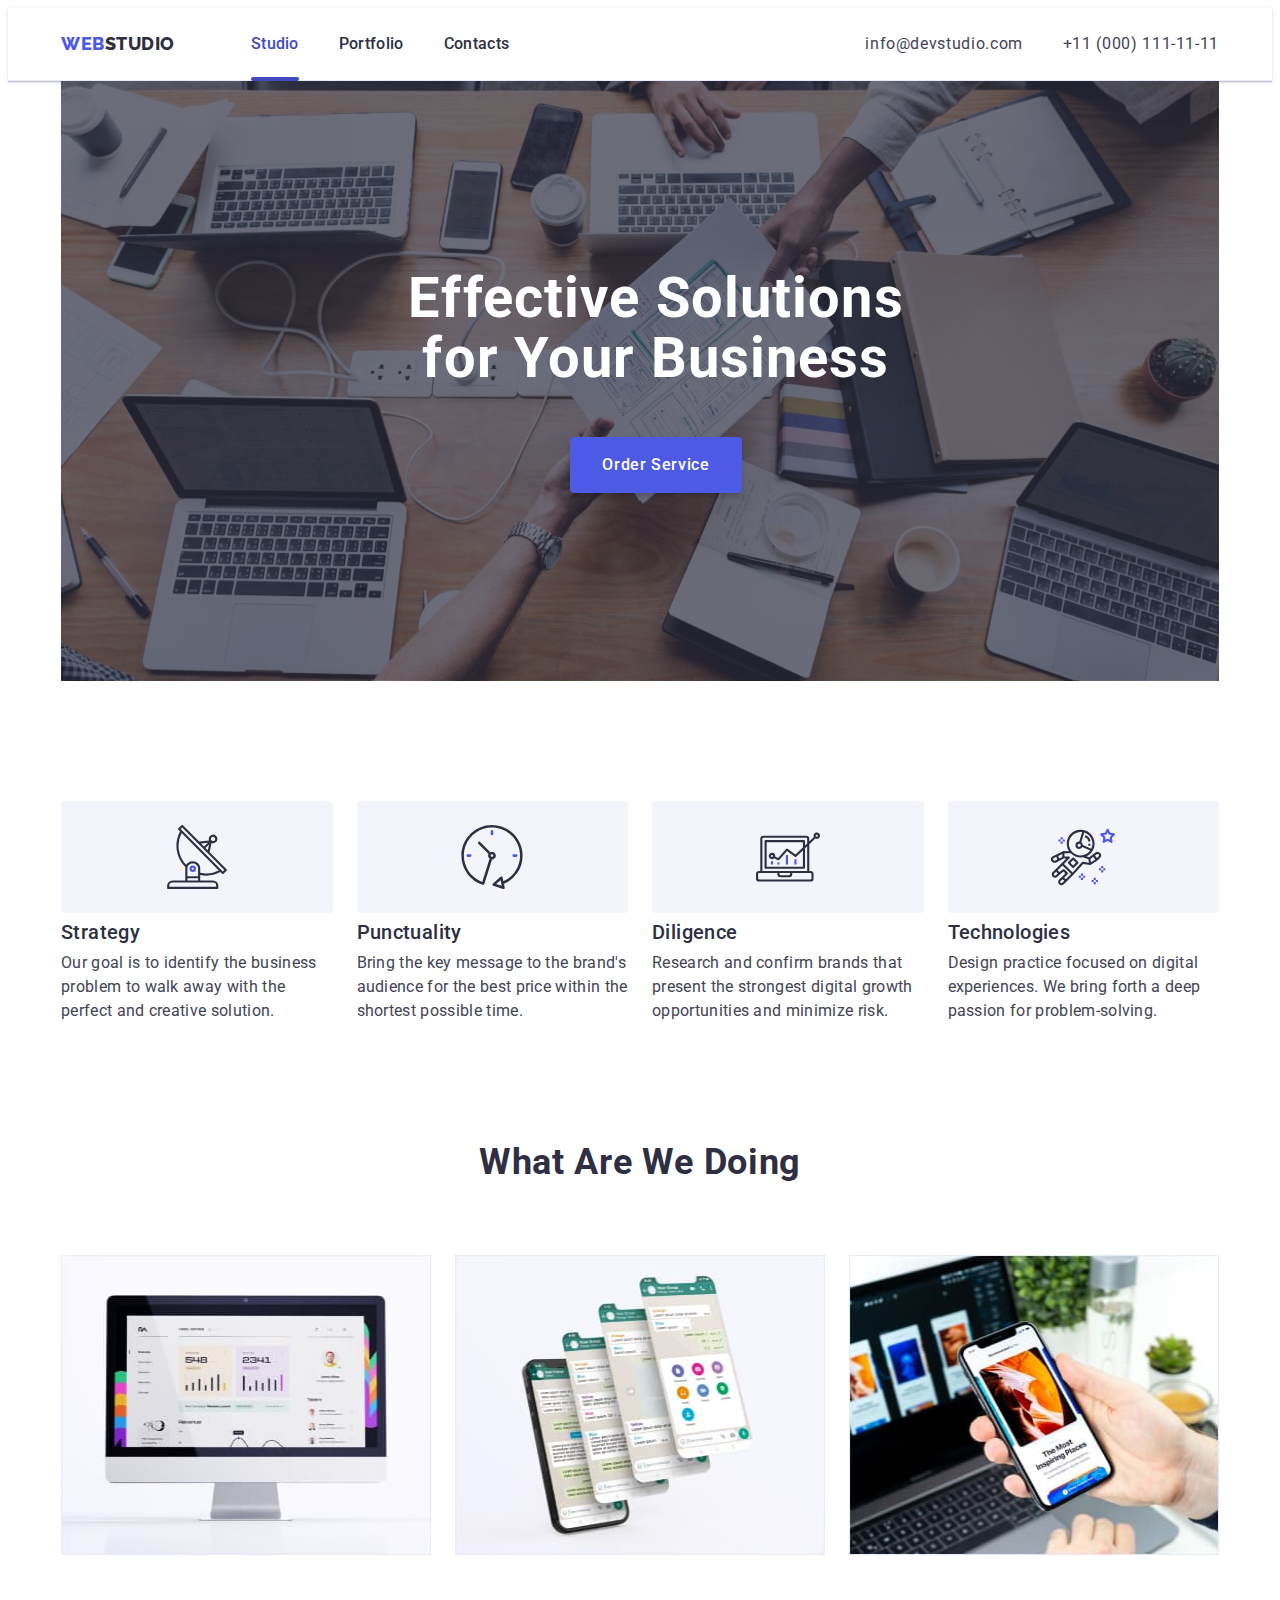
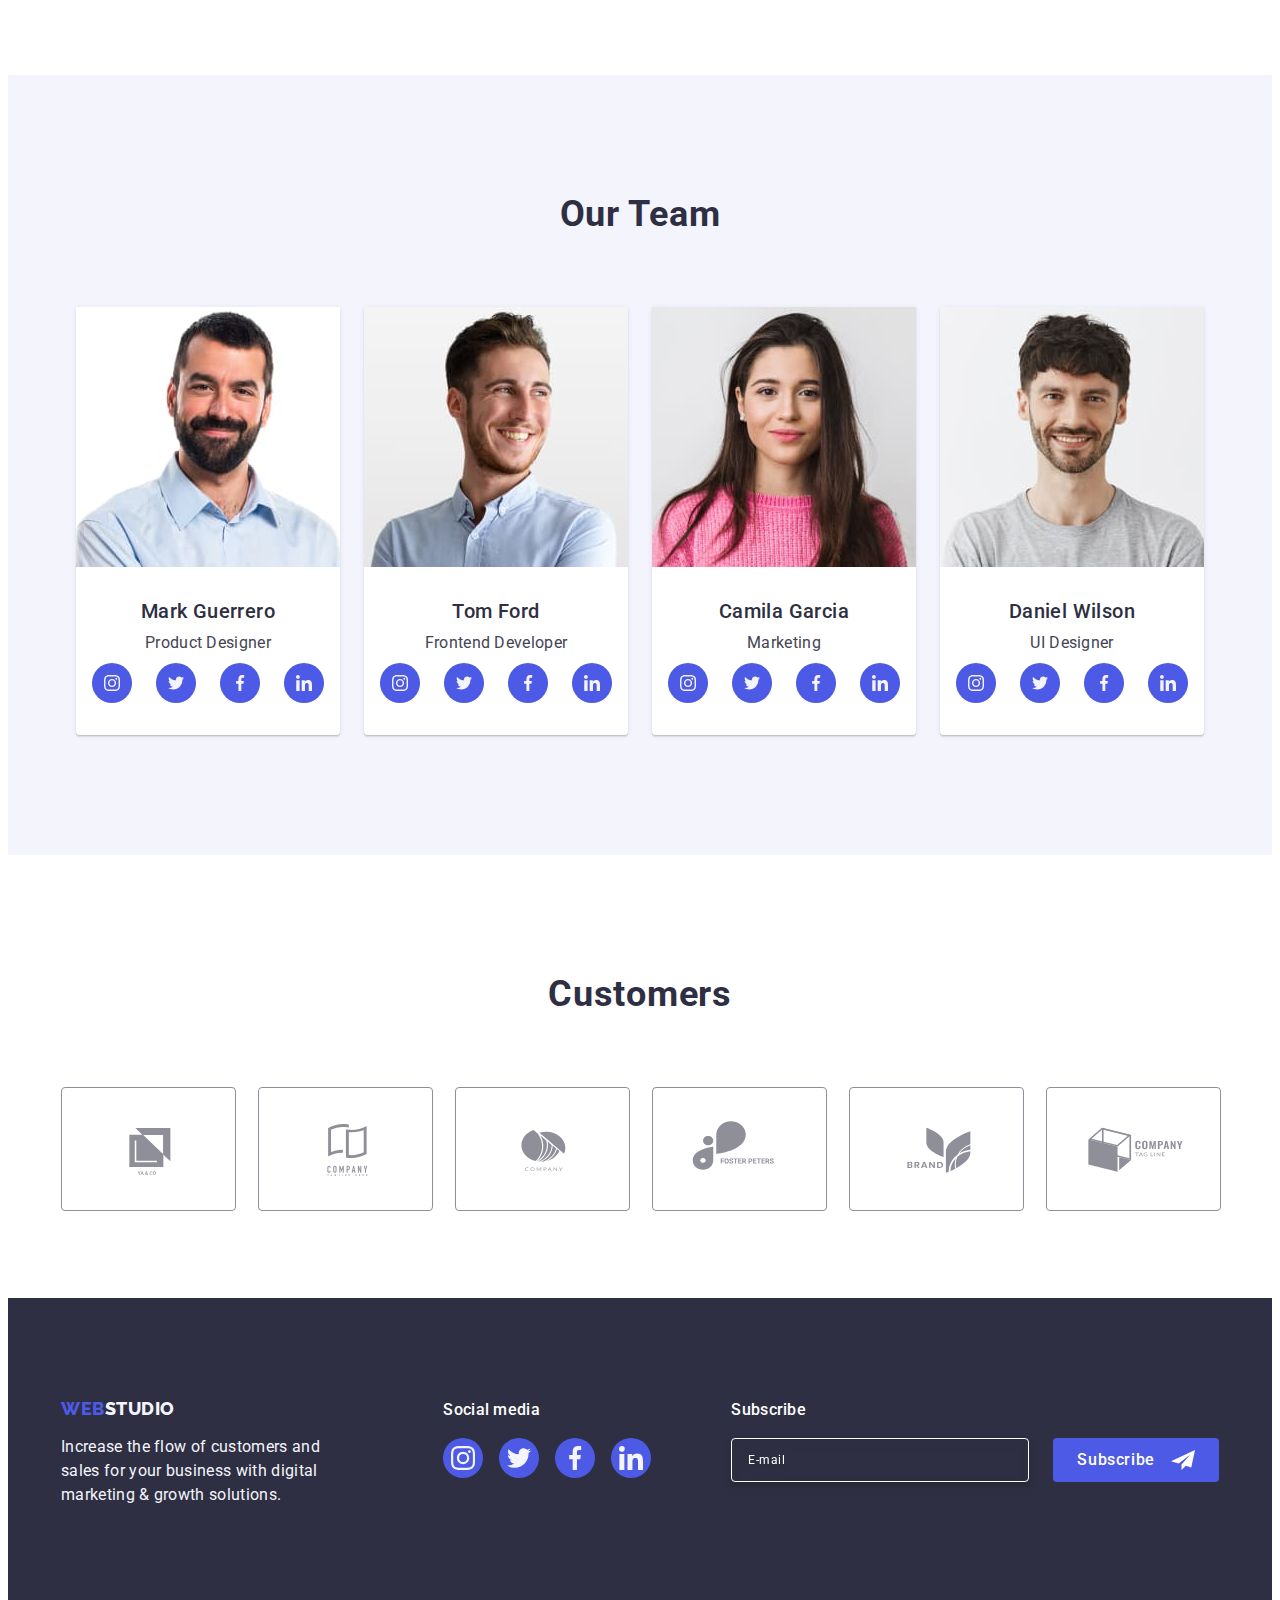
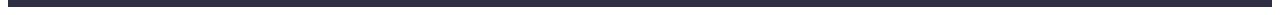
==== commit 331ea7b2: "probablu" ====
--- a/index.html
+++ b/index.html
@@ -70,83 +70,85 @@
       </div>
 
       <div class="mob-menu is-hidden" data-menu>
-        <div>
+        <div class="container">
           <button class="mob-menu-close-btn" data-menu-close type="button">
-            <svg class="mob-menu-close" width="8" height="8">
-              <use href="./images/icons.svg#icon-close"></use>
-            </svg>
+              <svg class="mob-menu-close" width="8" height="8">
+                <use href="./images/icons.svg#icon-close"></use>
+              </svg>
           </button>
-          <nav>
-          <ul class="mob-menu-nav-list list">
-              <li class="mob-menu-nav-item">
-                <a class="mob-menu-nav-link active-menu link" href="./index.html"
-                  >Studio</a
-                >
-              </li>
-              <li class="mob-menu-nav-item">
-                <a class="mob-menu-nav-link link" href="./portfolio.html"
-                  >Portfolio</a
-                >
-              </li>
-              <li class="mob-menu-nav-item">
-                <a class="mob-menu-nav-link link" href="#">Contacts</a>
-              </li>
-            </ul>
-          </nav>
-        </div>
-
-        <div>
-          <address class="mob-menu-address">
-            <ul class="mob-menu-address-list list">
-              <li class="mob-menu-address-item">
-                <a class="mob-menu-address-tel link" href="tel:+110001111111"
-                  >+11 (000) 111-11-11</a
-                >
-              </li>
-              <li class="mob-menu-address-item">
-                <a 
-                  class="mob-menu-address-mail link"
-                  href="mailto:info@devstudio.com"
-                  >info@devstudio.com</a
-                >
-              </li>
-            </ul>
-          </address>
-  
-          <div class="mob-menu-social">
-              <ul class="mob-menu-social-list">
-                <li class="mob-menu-social-item list">
-                  <a class="mob-menu-social-top" href="#">
-                    <svg class="mob-menu-social-icon" width="24" height="24">
-                      <use href="./images/icons.svg#icon-instagram-mob-menu"></use>
-                    </svg>
-                  </a>
+          <div>
+            <nav>
+            <ul class="mob-menu-nav-list list">
+                <li class="mob-menu-nav-item">
+                  <a class="mob-menu-nav-link active-menu link" href="./index.html"
+                    >Studio</a
+                  >
                 </li>
-  
-                <li class="mob-menu-social-item list">
-                  <a class="mob-menu-social-top" href="#">
-                    <svg class="mob-menu-social-icon" width="24" height="24">
-                      <use href="./images/icons.svg#icon-twitter-mob-menu"></use>
-                    </svg>
-                  </a>
+                <li class="mob-menu-nav-item">
+                  <a class="mob-menu-nav-link link" href="./portfolio.html"
+                    >Portfolio</a
+                  >
                 </li>
-  
-                <li class="mob-menu-social-item list">
-                  <a class="mob-menu-social-top" href="#">
-                    <svg class="mob-menu-social-icon" width="24" height="24">
-                      <use href="./images/icons.svg#icon-facebook-mob-menu"></use>
-                    </svg>
-                  </a>
-                </li>
-  
-                <li class="mob-menu-social-item list">
-                  <a class="mob-menu-social-top" href="#">
-                    <svg class="mob-menu-social-icon" width="24" height="24">
-                      <use href="./images/icons.svg#icon-linkedin-mob-menu"></use>
-                    </svg>
-                  </a>
+                <li class="mob-menu-nav-item">
+                  <a class="mob-menu-nav-link link" href="#">Contacts</a>
                 </li>
               </ul>
+            </nav>
+          </div>
+  
+          <div>
+            <address class="mob-menu-address">
+              <ul class="mob-menu-address-list list">
+                <li class="mob-menu-address-item">
+                  <a class="mob-menu-address-tel link" href="tel:+110001111111"
+                    >+11 (000) 111-11-11</a
+                  >
+                </li>
+                <li class="mob-menu-address-item">
+                  <a 
+                    class="mob-menu-address-mail link"
+                    href="mailto:info@devstudio.com"
+                    >info@devstudio.com</a
+                  >
+                </li>
+              </ul>
+            </address>
+    
+            <div class="mob-menu-social">
+                <ul class="mob-menu-social-list">
+                  <li class="mob-menu-social-item list">
+                    <a class="mob-menu-social-top" href="#">
+                      <svg class="mob-menu-social-icon" width="24" height="24">
+                        <use href="./images/icons.svg#icon-instagram-mob-menu"></use>
+                      </svg>
+                    </a>
+                  </li>
+    
+                  <li class="mob-menu-social-item list">
+                    <a class="mob-menu-social-top" href="#">
+                      <svg class="mob-menu-social-icon" width="24" height="24">
+                        <use href="./images/icons.svg#icon-twitter-mob-menu"></use>
+                      </svg>
+                    </a>
+                  </li>
+    
+                  <li class="mob-menu-social-item list">
+                    <a class="mob-menu-social-top" href="#">
+                      <svg class="mob-menu-social-icon" width="24" height="24">
+                        <use href="./images/icons.svg#icon-facebook-mob-menu"></use>
+                      </svg>
+                    </a>
+                  </li>
+    
+                  <li class="mob-menu-social-item list">
+                    <a class="mob-menu-social-top" href="#">
+                      <svg class="mob-menu-social-icon" width="24" height="24">
+                        <use href="./images/icons.svg#icon-linkedin-mob-menu"></use>
+                      </svg>
+                    </a>
+                  </li>
+                </ul>
+            </div>
           </div>
         </div>
       </div>
--- a/css/styles.css
+++ b/css/styles.css
@@ -121,8 +121,8 @@
   letter-spacing: 0.03em;
   text-transform: uppercase;
   margin-right: 76px;
-  margin-top: 24px;
-  margin-bottom: 24px;
+  padding-top: 24px;
+  padding-bottom: 24px;
 }
 
 .header-logo-studio {
@@ -214,24 +214,31 @@
   top: 0;
   z-index: 20;
   background-color: var(--white-background);
-  padding: 24px 24px 40px 40px;
+  padding: 80px 35px 40px 40px;
   width: 100vw;
   height: 100vh;
-  display: flex;
-  flex-direction: column;
-  justify-content: space-between;
   overflow: auto;
   transition: opacity 250ms cubic-bezier(0.4, 0, 0.2, 1),
     visibility 250ms cubic-bezier(0.4, 0, 0.2, 1);
 }
 
+.mob-menu> .container {
+  width: 100%;
+  height: 100%;
+  padding: 0;
+  display: flex;
+  flex-direction: column;
+  justify-content: space-between;
+}
+
 .mob-menu-close-btn {
   display: flex;
-  margin-left: auto;
-  margin-bottom: 32px;
   align-items: center;
   justify-content: center;
   background-color: var(--accent);
+  position: absolute;
+  top: 24px;
+  right: 24px;
   width: 24px;
   height: 24px;
   padding: 0;
@@ -251,17 +258,21 @@
   margin-bottom: 40px;
 }
 
-.mob-menu-nav-list {
+/* .mob-menu-nav-list {
   margin-bottom: 100px;
-}
+} */
 
 .active-menu {
   color: var(--pressed-state);
 }
 
+.mob-menu-address {
+  margin-bottom: 48px;
+}
+
 .mob-menu-address-tel {
-  color: var(--text);
-  font-size: 36px;
+  color: var(--pressed-state);
+  font-size: 23px;
   font-weight: 700;
   line-height: 1.11;
   letter-spacing: 0.02em;
@@ -280,17 +291,13 @@
   margin-bottom: 40px;
 }
 
-.mob-menu-address-item:not(:first-child) {
-  margin-bottom: 48px;
-}
-
 .mob-menu-social-item {
   width: calc((100% - 56 * 3) / 4);
 }
 
 .mob-menu-social-list {
   display: flex;
-  gap: 56px;
+  gap: 22px;
 }
 
 .mob-menu-social-top {
@@ -540,10 +547,6 @@
   padding-bottom: 96px;
 }
 
-.customers-container {
-  height: 523px;
-}
-
 .customers-title {
   color: var(--dark);
   text-align: center;
@@ -557,7 +560,6 @@
 .customers-list {
   display: flex;
   flex-wrap: wrap;
-  height: 88px;
   gap: 72px 16px;
 }
 
@@ -568,7 +570,6 @@
 .customers-list-link {
   width: 100%;
   height: 100%;
-  padding: 16px 40px;
   border-radius: 4px;
   border: 1px solid var(--subtle-text);
   display: flex;
@@ -609,6 +610,7 @@
 }
 
 .footer-container {
+  gap: 72px;
   display: flex;
   flex-wrap: wrap;
   justify-content: center;
@@ -616,8 +618,6 @@
 }
 
 .footer-logo-top {
-  /* margin-right: 120px; */
-  margin-bottom: 72px;
   text-align: center;
 }
 
@@ -648,7 +648,6 @@
 
 .footer-social {
   /* margin-right: 80px; */
-  margin-bottom: 72px;
   text-align: center;
 }
 
@@ -919,11 +918,12 @@
 
 .modal {
   position: absolute;
+  overflow: auto;
   padding: 72px 24px 24px 24px;
   top: 50%;
   left: 50%;
   transform: translate(-50%, -50%) scale(1);
-  width: 408px;
+  width: 300px;
   min-height: 584px;
   border-radius: 4px;
   transition: transform 250ms cubic-bezier(0.4, 0, 0.2, 1);
--- a/css/media.css
+++ b/css/media.css
@@ -7,12 +7,32 @@
     max-width: 426px;
   }
 
+  .mob-menu > .container {
+    padding: 0;
+  }
+
+  .mob-menu-address-tel {
+    font-size: 36px;
+  }
+
+  .modal {
+    width: 329px;
+  }
+
+  .mob-menu-social-list {
+    gap: 56px;
+  }
+
   .hero-section {
     max-width: 426px;
   }
 
-  .footer {
-    max-width: 426px;
+  .customers-list-link {
+    padding: 16px 0;
+  }
+
+  .footer > .container {
+    gap: 72px;
   }
 }
 
@@ -22,11 +42,12 @@
 
 @media screen and (min-width: 768px) {
   .container {
-    max-width: 766px;
+    max-width: 768px;
+    padding: 0 16px;
   }
 
   .hero-section {
-    max-width: 766px;
+    max-width: 768px;
     background-image: linear-gradient(
         rgba(46, 47, 66, 0.7),
         rgba(46, 47, 66, 0.7)
@@ -64,10 +85,6 @@
     display: none;
   }
 
-  .header-nav {
-    margin-right: 120px;
-  }
-
   .header-nav-list {
     display: flex;
   }
@@ -75,10 +92,14 @@
   .header-address-list {
     display: flex;
     flex-wrap: wrap;
-  }
-
-  .header-nav-link:not(:last-child) {
-    margin-bottom: 12px;
+    flex-direction: column;
+    gap: 12px;
+  }
+
+  .header-address-link {
+    font-size: 12px;
+    line-height: 1.16;
+    letter-spacing: 0.04em;
   }
 
   .advantages-list {
@@ -97,12 +118,14 @@
     gap: 72px 24px;
   }
 
+  .our-team > .container,
+  .customers > .container,
+  .footer > .container {
+    max-width: 584px;
+  }
+
   .customers {
-    padding: 96px 108px;
-  }
-
-  .customers-container {
-    height: 363px;
+    padding: 96px 0;
   }
 
   .customers-list {
@@ -113,22 +136,16 @@
     width: calc((100% - 48px) / 3);
   }
 
-  .customers-list-link {
-    padding: 16px 32px;
-  }
-
-  .footer {
-    max-width: 766px;
-  }
-
   .footer-container {
     justify-content: start;
-    margin-left: 108px;
   }
 
   .footer-logo-top {
     text-align: left;
-    margin-right: 24px;
+  }
+
+  .footer-social {
+    text-align: left;
   }
 
   .footer-subscribe {
@@ -137,6 +154,10 @@
 
   .footer-subscribe-form {
     gap: 24px;
+  }
+
+  .footer > .container {
+    gap: 72px 24px;
   }
 }
 
@@ -151,6 +172,8 @@
 
   .hero-section {
     max-width: 1158px;
+    padding-top: 188px;
+    padding-bottom: 188px;
     background-image: linear-gradient(
         rgba(46, 47, 66, 0.7),
         rgba(46, 47, 66, 0.7)
@@ -168,86 +191,107 @@
         ),
         url(../images/hero-bg/people-office-2x.jpg);
     }
-
-    .header-address-list {
-      gap: 40px;
-    }
-
-    .advantages {
-      padding-top: 120px;
-      padding-bottom: 120px;
-    }
-
-    .advantages-item {
-      width: calc((100% - 72px) / 4);
-    }
-
-    .advantages-item-top {
-      display: flex;
-    }
-
-    .advantages-title {
-      font-size: 20px;
-      font-weight: 500;
-    }
-
-    .advantages-text {
-      font-weight: 400;
-    }
-
-    .doing {
-      padding-bottom: 120px;
-      display: block;
-    }
-
-    .our-team {
-      padding-top: 120px;
-      padding-bottom: 120px;
-    }
-
-    .our-team-list {
-      gap: 24px;
-    }
-
-    .customers {
-      padding: 120px 0;
-    }
-
-    .customers-list-item {
-      width: calc((100% - 24 * 5) / 6);
-    }
-
-    .customers-container {
-      height: 203px;
-    }
-
-    .customers-list {
-      flex-wrap: nowrap;
-      gap: 24px;
-    }
-
-    .customers-list-link {
-      padding: 16px 32px;
-    }
-
-    .footer {
-      max-width: 1158px;
-    }
-
-    .footer-container {
-      align-items: baseline;
-    }
-
-    .footer-logo-top {
-      margin-right: 120px;
-    }
-
-    .footer-social {
-      margin-right: 80px;
-    }
-
-    .footer-container {
-      margin-left: auto;
-    }
+  }
+
+  .hero-btn {
+    margin-top: 48px;
+  }
+
+  .header-address-list {
+    gap: 40px;
+    flex-direction: initial;
+  }
+
+  .header-address-link {
+    font-size: 16px;
+  }
+
+  .advantages {
+    padding-top: 120px;
+    padding-bottom: 120px;
+  }
+
+  .advantages-item {
+    width: calc((100% - 72px) / 4);
+  }
+
+  .advantages-item-top {
+    display: flex;
+  }
+
+  .advantages-title {
+    font-size: 20px;
+    font-weight: 500;
+  }
+
+  .advantages-text {
+    font-weight: 400;
+  }
+
+  .doing {
+    padding-bottom: 120px;
+    display: block;
+  }
+
+  .our-team > .container,
+  .customers > .container,
+  .footer > .container {
+    max-width: 1158px;
+  }
+
+  .our-team {
+    padding-top: 120px;
+    padding-bottom: 120px;
+  }
+
+  .our-team-list {
+    flex-wrap: nowrap;
+    gap: 24px;
+  }
+
+  .customers {
+    padding: 120px 0;
+  }
+
+  .customers-list-item {
+    width: calc((100% - 24 * 5) / 6);
+  }
+
+  .customers-container {
+    height: 203px;
+  }
+
+  .customers-list {
+    flex-wrap: nowrap;
+    gap: 24px;
+  }
+
+  .footer {
+    padding-top: 100px;
+    padding-bottom: 100px;
+  }
+
+  .footer-logo-top {
+    margin-right: 120px;
+  }
+
+  .footer-social {
+    margin-right: 80px;
+  }
+
+  .footer-container {
+    align-items: baseline;
+    margin-left: auto;
+    justify-content: center;
+    flex-wrap: nowrap;
+    gap: 0;
+  }
+
+  .footer > .container {
+    gap: 0;
+  }
+
+  .footer-subscribe-form {
+    flex-wrap: nowrap;
   }
 }
